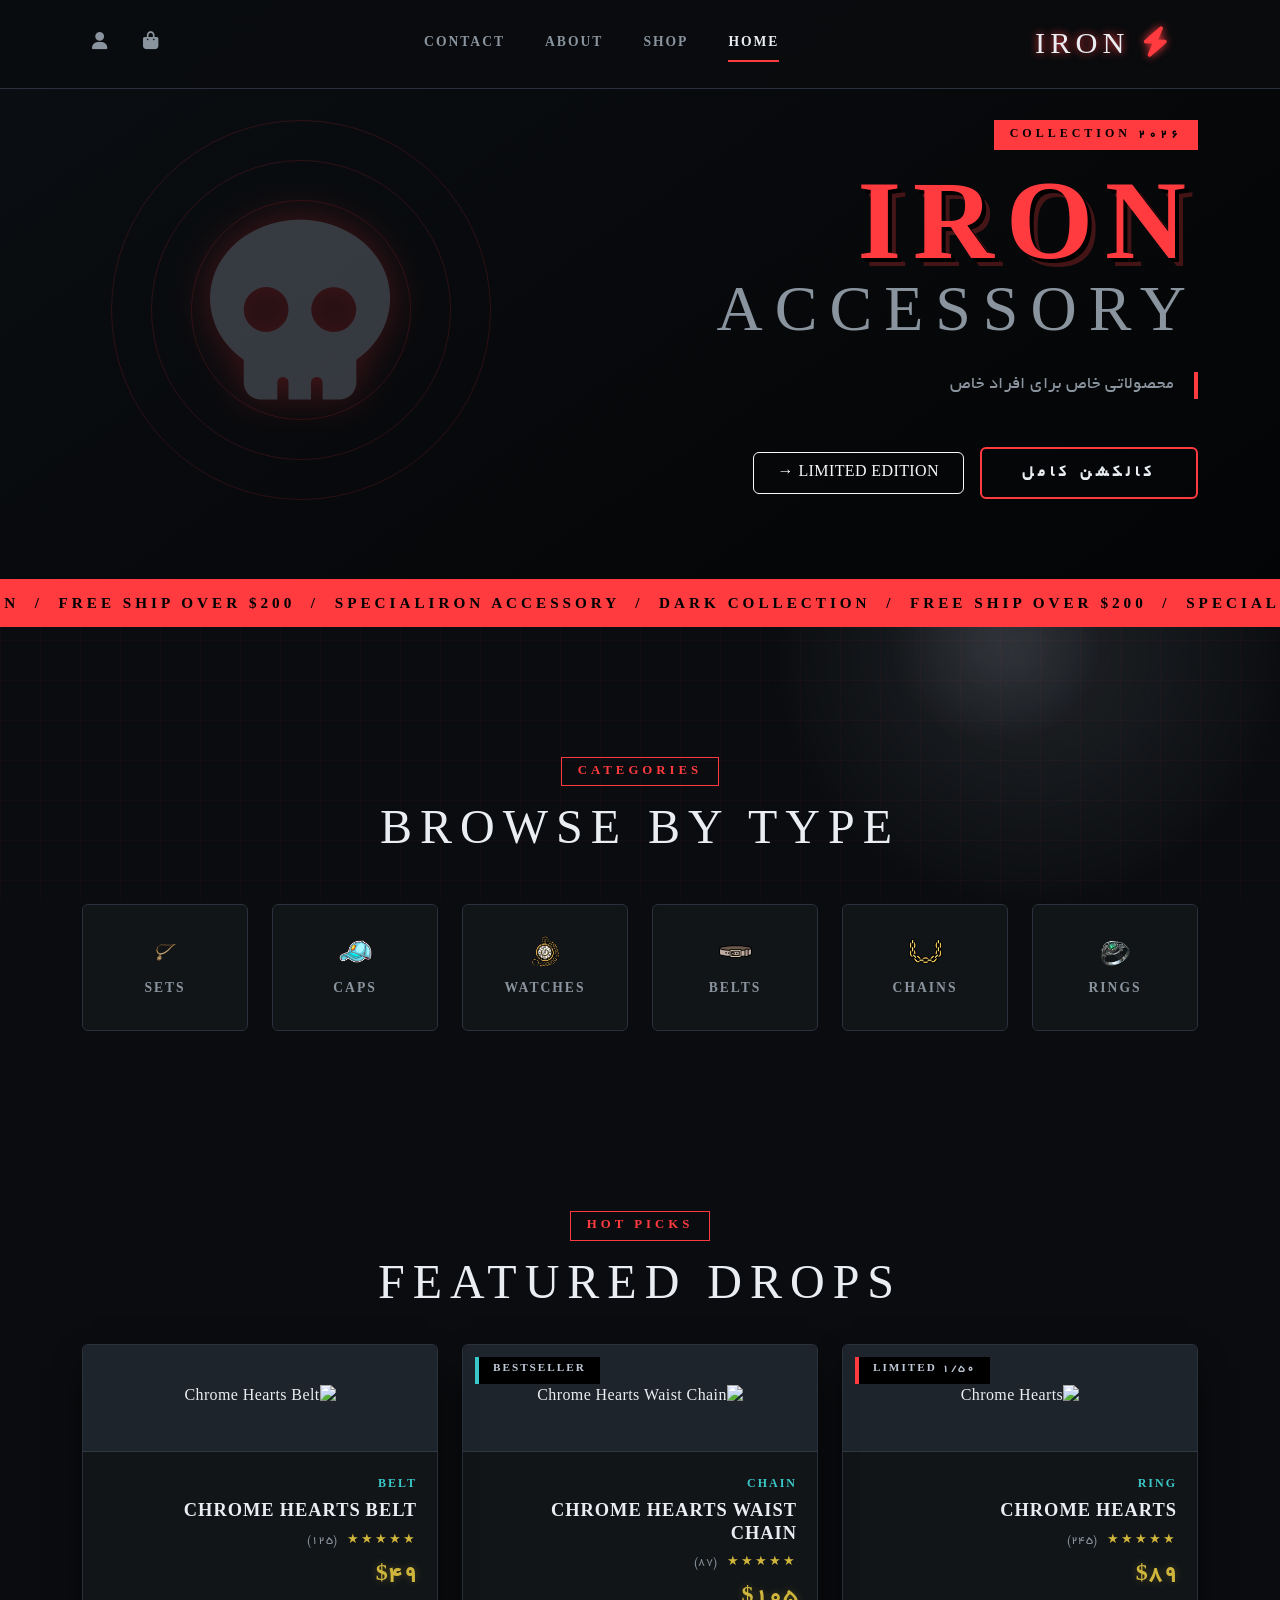
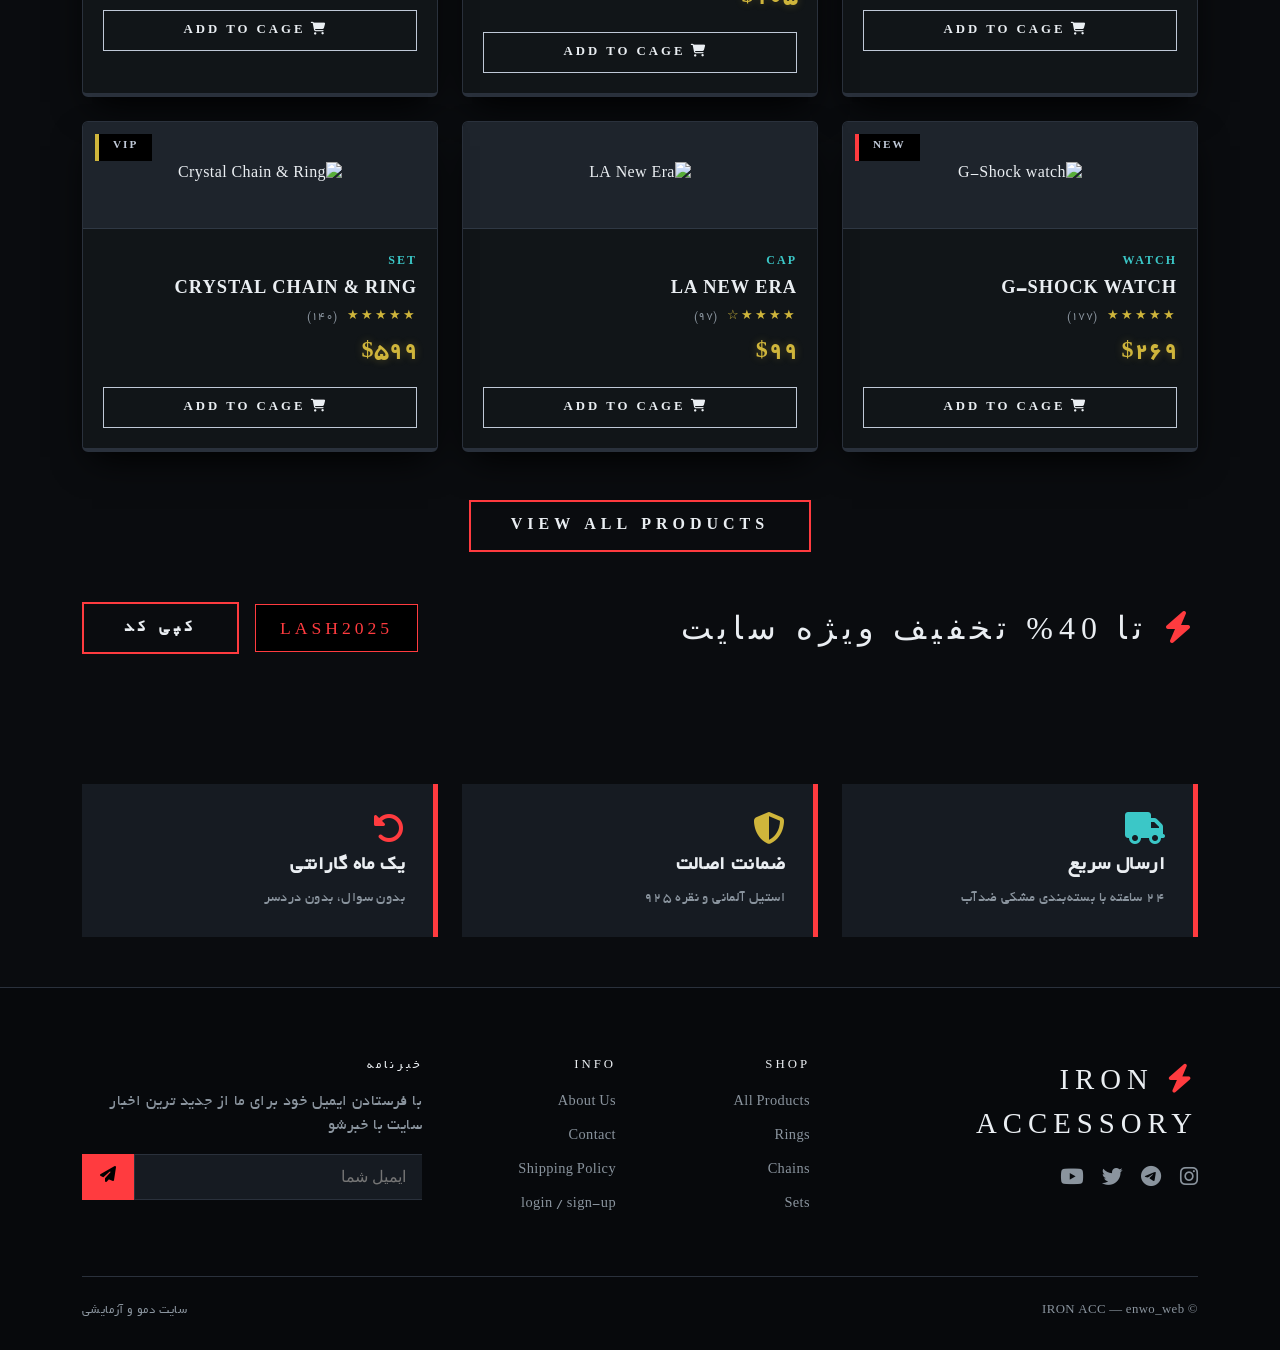
==== index.html @ 18083f56 "Iron Shop Enwo-Web" ====
<!DOCTYPE html>
  <html lang="fa-IR" dir="rtl">
<head>
  <meta charset="UTF-8">
  <meta name="viewport" content="width=device-width, initial-scale=1.0">
  <title>IRON ACCESSORY</title>
  <link href="https://cdn.jsdelivr.net/npm/bootstrap@5.3.8/dist/css/bootstrap.min.css" rel="stylesheet">
  <link rel="stylesheet" href="https://cdnjs.cloudflare.com/ajax/libs/font-awesome/6.4.0/css/all.min.css">
  <link rel="stylesheet" href="https://cdnjs.cloudflare.com/ajax/libs/animate.css/4.1.1/animate.min.css">
  <link rel="stylesheet" href="style.css">
</head>
<body>

  <!--header-->
  <header>
    <nav class="navbar navbar-expand-lg fixed-top" id="mainNav">
      <div class="container">
        <a class="navbar-brand" href="index.html">
          <i class="fas fa-bolt me-2" style="color:var(--neon-red);"></i> IRON
        </a>
        <button class="navbar-toggler border-0" type="button" data-bs-toggle="collapse" data-bs-target="#navMenu">
          <i class="fas fa-bars text-white"></i>
        </button>
        <div class="collapse navbar-collapse" id="navMenu">
          <ul class="navbar-nav mx-auto gap-1">
            <li class="nav-item"><a class="nav-link active" href="index.html">HOME</a></li>
            <li class="nav-item"><a class="nav-link" href="shop.html">SHOP</a></li>
            <li class="nav-item"><a class="nav-link" href="about.html">ABOUT</a></li>
            <li class="nav-item"><a class="nav-link" href="contact.html">CONTACT</a></li>
          </ul>
          <div class="d-flex align-items-center gap-3">
            <button class="nav-icon-btn position-relative" onclick="toggleCart()">
              <i class="fas fa-shopping-bag"></i>
              <span class="cart-count" id="cartCount">0</span>
            </button>
            <a href="auth.html" class="nav-icon-btn"><i class="fas fa-user"></i></a>
          </div>
        </div>
      </div>
    </nav>
  </header>

  <!--main-->

  <main>

      <section class="main-back position-relative">
        <div class="container">
          <div class="row align-items-center g-5">
            <div class="col-lg-7">
              <div class="main-tag d-inline-block">2026 COLLECTION</div>
              <h1 class="main-title mb-0"><span class="text-red">IRON</span></h1>
              <h2 class="main-sub-title">ACCESSORY</h2>
              <p class="main-desc">محصولاتی خاص برای افراد خاص</p>
              <div class="d-flex gap-3 mt-5 flex-wrap align-items-center">
                <a href="shop.html" class="cta-dark btn rounded-2" >کالکشن کامل</a>
                <a href="shop.html?filter=limited" class="btn btn-outline-light rounded-2 px-4 p-2">LIMITED EDITION →</a>
              </div>
            </div>
            <div class="col-lg-5 text-center hero-icon-wrap">
              <div class="main-skull-fx position-relative d-inline-block">
                <i class="fas fa-skull main-skull"></i>
                <div class="skull-ring r1"></div>
                <div class="skull-ring r2"></div>
                <div class="skull-ring r3"></div>
              </div>
            </div>
          </div>
        </div>
      </section>

  <section>
     <div class="marquee-wrap overflow-hidden">
        <div class="marquee-track d-inline-flex text-black fw-bold">
          <span>IRON ACCESSORY &nbsp;/&nbsp; DARK COLLECTION &nbsp;/&nbsp; FREE SHIP OVER $200 &nbsp;/&nbsp; SPECIAL</span>
          <span>IRON ACCESSORY &nbsp;/&nbsp; DARK COLLECTION &nbsp;/&nbsp; FREE SHIP OVER $200 &nbsp;/&nbsp; SPECIAL</span>
        </div>
      </div>
  </section>

  <section class="section-dark">
    <div class="container">
      <div class="section-header">
        <span class="section-tag">CATEGORIES</span>
        <h2 class="section-title">BROWSE BY TYPE</h2>
      </div>
      <div class="row g-4 mt-4">
        <div class="col-6 col-md-4 col-lg-2">
          <a href="shop.html?cat=ring" class="cat-card rounded-2">
            <img src="images/ring.webp" class="img-fluid w-25" alt="ring highlight">
            <span>RINGS</span>
          </a>
        </div>
        <div class="col-6 col-md-4 col-lg-2">
          <a href="shop.html?cat=chain" class="cat-card rounded-2">
            <img src="images/chain.png" class="img-fluid w-25" alt="chain-highlight">
            <span>CHAINS</span>
          </a>
        </div>
        <div class="col-6 col-md-4 col-lg-2">
          <a href="shop.html?cat=belt" class="cat-card rounded-2">
            <img src="images/belt.png" class="img-fluid w-25" alt="belt-highlight">
            <span>BELTS</span>
          </a>
        </div>
        <div class="col-6 col-md-4 col-lg-2">
          <a href="shop.html?cat=watch" class="cat-card rounded-2">
            <img src="images/watch.png" class="img-fluid w-25" alt="watch-highlight">
            <span>WATCHES</span>
          </a>
        </div>
        <div class="col-6 col-md-4 col-lg-2">
          <a href="shop.html?cat=cap" class="cat-card rounded-2">
            <img src="images/cap.png" class="img-fluid w-25" alt="cap-highlight">
            <span>CAPS</span>
          </a>
        </div>
        <div class="col-6 col-md-4 col-lg-2">
          <a href="shop.html?cat=set" class="cat-card rounded-2">
            <img src="images/set.png" class="img-fluid w-25" alt="set-highlight">
            <span>SETS</span>
          </a>
        </div>
      </div>
    </div>
  </section>

  <section class="section-dark">
    <div class="container">
      <div class="section-header">
        <span class="section-tag">HOT PICKS</span>
        <h2 class="section-title">FEATURED DROPS</h2>
      </div>
      <div class="row g-4 mt-2" id="featuredGrid"></div>
      <div class="text-center mt-5">
        <a href="shop.html" class="cta-dark btn">VIEW ALL PRODUCTS</a>
      </div>
    </div>
  </section>

  <div class="promo-banner">
    <div class="container d-flex flex-wrap align-items-center justify-content-between gap-3">
      <h2 class="banner-text"><i class="fas fa-bolt ms-3 text-red"></i>تا 40% تخفیف ویژه سایت</h2>
      <div class="d-flex align-items-center gap-3">
        <span class="promo-code">LASH2025</span>
        <button class="cta-dark btn" onclick="copyCode()">کپی کد</button>
      </div>
    </div>
  </div>

  <section class="section-dark">
    <div class="container">
      <div class="row g-4">
        <div class="col-md-4">
          <div class="feature-card">
            <i class="fas fa-truck fa-2x text-cyan"></i>
            <h5>ارسال سریع</h5>
            <p>۲۴ ساعته با بسته‌بندی مشکی ضدآب</p>
          </div>
        </div>
        <div class="col-md-4">
          <div class="feature-card">
            <i class="fas fa-shield-halved fa-2x text-gold"></i>
            <h5>ضمانت اصالت</h5>
            <p>استیل آلمانی و نقره ۹۲۵</p>
          </div>
        </div>
        <div class="col-md-4">
          <div class="feature-card">
            <i class="fas fa-rotate-left fa-2x text-red"></i>
            <h5>یک ماه گارانتی</h5>
            <p>بدون سوال، بدون دردسر</p>
          </div>
        </div>
      </div>
    </div>
  </section>
  </main>

  <!--footer-->
  <footer class="footer-dark">
    <div class="container">
      <div class="row g-5">
        <div class="col-md-4">
          <div class="footer-brand">
            <i class="fas fa-bolt text-red"></i> <span class="ms-5">IRON ACCESSORY</span>
          </div>
          <div class="social-links">
            <a href="https://instagram.com/enwo_web"><i class="fab fa-instagram"></i></a>
            <a href="https://t.me/enwo_web"><i class="fab fa-telegram"></i></a>
            <a href="#"><i class="fab fa-twitter"></i></a>
            <a href="#"><i class="fab fa-youtube"></i></a>
          </div>
        </div>
        <div class="col-md-2">
          <h6 class="footer-heading">SHOP</h6>
          <ul class="footer-links">
            <li><a href="shop.html">All Products</a></li>
            <li><a href="shop.html?cat=ring">Rings</a></li>
            <li><a href="shop.html?cat=chain">Chains</a></li>
            <li><a href="shop.html?cat=set">Sets</a></li>
          </ul>
        </div>
        <div class="col-md-2">
          <h6 class="footer-heading">INFO</h6>
          <ul class="footer-links">
            <li><a href="about.html">About Us</a></li>
            <li><a href="contact.html">Contact</a></li>
            <li><a href="#">Shipping Policy</a></li>
            <li><a href="auth.html">login / sign-up</a></li>
          </ul>
        </div>
        <div class="col-md-4">
          <h6 class="footer-heading">خبرنامه</h6>
          <p class="text-dim">با فرستادن ایمیل خود برای ما از جدید ترین اخبار سایت با خبرشو</p>
          <div class="newsletter-form">
            <input type="email" placeholder="ایمیل شما" class="newsletter-input">
            <button class="newsletter-btn"><i class="fas fa-paper-plane"></i></button>
          </div>
        </div>
      </div>
      <div class="footer-bottom">
        <span>© IRON ACC — enwo_web</span>
        <span>سایت دمو و آزمایشی</span>
      </div>
    </div>
  </footer>

  <!--background main css-->
  <div class="grid-background"></div>
  <div class="floating-debris">
    <div class="debris" style="width:350px;height:350px;top:10%;left:5%;"></div>
    <div class="debris" style="width:500px;height:500px;bottom:0;right:0;animation-delay:-5s;"></div>
    <div class="debris" style="width:200px;height:200px;top:60%;left:70%;animation-delay:-12s;"></div>
  </div>


  <div class="cart-overlay" id="cartOverlay" onclick="toggleCart()"></div>
  <div class="cart-sidebar" id="cartSidebar">
    <div class="cart-header">
      <h5>CART |     <span id="cartItemCount">0</span> ITEMS</h5>
      <button onclick="toggleCart()"><i class="fas fa-times"></i></button>
    </div>
    <div class="cart-body" id="cartBody">
      <div class="cart-empty" id="cartEmpty">
        <i class="fas fa-shopping-bag fa-3x text-dim"></i>
        <p>سبد خرید خالیه!</p>
      </div>
      <div id="cartItems"></div>
    </div>
    <div class="cart-footer" id="cartFooter" style="display:none;">
      <div class="cart-total-row">
        <span>جمع کل:</span>
        <span class="cart-total-price" id="cartTotal">$0</span>
      </div>
      <div class="promo-input-wrap">
        <input type="text" placeholder="کد تخفیف" id="promoInput" class="promo-input">
        <button onclick="applyPromo()" class="promo-apply-btn">اعمال</button>
      </div>
      <div class="discount-row" id="discountRow" style="display:none;">
        <span class="text-dim">تخفیف (۴۰٪):</span>
        <span class="text-red" id="discountAmt"></span>
      </div>
      <a href="checkout.html" class="cta-dark btn w-100 mt-3 text-center">CHECKOUT</a>
      <button onclick="clearCart()" class="btn-clear-cart mt-2">پاک کردن سبد</button>
    </div>
  </div>

  <div class="toast-container" id="toastContainer"></div>

  <script src="https://cdn.jsdelivr.net/npm/bootstrap@5.3.8/dist/js/bootstrap.bundle.min.js"></script>
  <script src="products.js"></script>
  <script src="cart.js"></script>
  <script src="script.js"></script>
  <script>
    document.addEventListener('DOMContentLoaded', () => {
      const grid = document.getElementById('featuredGrid');
      const featured = PRODUCTS.filter(p => p.featured).slice(0, 6);
      featured.forEach(p => {
        grid.innerHTML += buildProductCard(p);
      });
      updateCartUI();
    });
  </script>
</body>
</html>
---- style.css ----
:root {
  --bg-dark: #0a0c0f;
  --bg-card: #111518;
  --surface-dark: #161b22;
  --border-heavy: #2a313c;
  --neon-red: #ff3b3f;
  --neon-silver: #c0c9d7;
  --neon-gold: #cfb53b;
  --neon-cyan: #3bc7c7;
  --text-lux: #eaeef2;
  --text-dim: #8a949e;
  --accent: #ff3b3f;
  --grid-glow: rgba(255,59,63,0.04);
  --transition: 0.22s cubic-bezier(0.2, 0, 0, 1);
}

*, *::before, *::after { box-sizing: border-box; }
*{
  margin: 0;
  padding: 0;
  box-sizing: border-box;
  border: 0;
  text-decoration: none;
  list-style-type: none;
}

html, body {
  overflow-x: hidden;
  scroll-behavior: smooth;
}

@font-face {
  font-family: b-yekan;
  src: url(images/Yekan.ttf);
}

body {
  background-color: var(--bg-dark);
  font-family: b-yekan;
  color: var(--text-lux);
  letter-spacing: 0.4px;
}

/*-colors-*/
.text-red   { color: var(--neon-red) !important; }
.text-gold  { color: var(--neon-gold) !important; }
.text-cyan  { color: var(--neon-cyan) !important; }
.text-dim   { color: var(--text-dim) !important; }
::-webkit-scrollbar { width: 6px; background: #0a0c0f; }
::-webkit-scrollbar-thumb { background: var(--neon-red); }


.grid-background {
  position: fixed; inset: 0;
  background-image: linear-gradient(var(--grid-glow) 1px, transparent 1px), linear-gradient(90deg, var(--grid-glow) 1px, transparent 1px);
  background-size: 40px 40px;
  z-index: -2;
}


.floating-debris { position: fixed; inset: 0; z-index: -1; overflow: hidden; pointer-events: none; }
.debris {
  position: absolute;
  background: radial-gradient(circle, rgba(192,201,215,0.12) 0%, transparent 80%);
  border-radius: 50%; filter: blur(10px);
  animation: debrisMove 28s infinite linear;
}
@keyframes debrisMove {
  0%   { transform: translateY(0) translateX(0) scale(1); opacity: 0.2; }
  50%  { transform: translateY(-100px) translateX(60px) scale(1.4); opacity: 0.4; }
  100% { transform: translateY(0) translateX(0) scale(1); opacity: 0.2; }
}

.navbar {
  background: rgba(10,12,15,0.92);
  backdrop-filter: blur(20px);
  border-bottom: 1px solid var(--border-heavy);
  padding: 16px 0;
  transition: var(--transition);
}
.navbar.scrolled {
  padding: 10px 0;
  background: rgba(10,12,15,0.98);
  box-shadow: 0 8px 30px -8px rgba(0,0,0,0.9);
}
.navbar-brand {
  font-family: 'Bebas Neue', cursive;
  font-size: 1.9rem;
  letter-spacing: 5px;
  color: var(--text-lux) !important;
  text-shadow: 0 0 8px var(--neon-red);
  text-decoration: none;
}
.nav-link {
  color: var(--text-dim) !important;
  font-weight: 600;
  padding: 8px 18px !important;
  text-transform: uppercase;
  font-size: 0.85rem;
  letter-spacing: 2px;
  transition: var(--transition);
  position: relative;
}
.nav-link::after {
  content: '';
  position: absolute;
  bottom: 0; left: 18px;
  width: 0; height: 2px;
  background: var(--neon-red);
  transition: width 0.2s;
}
.nav-link:hover, .nav-link.active {
  color: var(--text-lux) !important;
}
.nav-link:hover::after, .nav-link.active::after { width: calc(100% - 36px); }

.nav-icon-btn {
  background: none; border: none;
  color: var(--text-dim);
  font-size: 1.1rem;
  padding: 6px 10px;
  cursor: pointer;
  transition: var(--transition);
  position: relative;
  text-decoration: none;
}
.nav-icon-btn:hover { color: var(--text-lux); text-shadow: 0 0 8px var(--neon-red); }

.cart-count {
  position: absolute;
  top: -2px; right: -2px;
  background: var(--neon-red);
  color: black;
  font-size: 0.65rem;
  font-weight: 900;
  width: 18px; height: 18px;
  border-radius: 50%;
  display: flex; align-items: center; justify-content: center;
}

.search-overlay {
  position: fixed; inset: 0;
  background: rgba(10,12,15,0.97);
  z-index: 10000;
  display: flex; flex-direction: column;
  align-items: center; justify-content: flex-start;
  padding-top: 120px;
  opacity: 0; pointer-events: none;
  transition: opacity 0.3s;
}
.search-overlay.open { opacity: 1; pointer-events: all; }
.search-close {
  position: absolute; top: 30px; right: 30px;
  background: none; border: none;
  color: var(--text-dim); font-size: 1.5rem;
  cursor: pointer;
  transition: var(--transition);
}
.search-close:hover { color: var(--neon-red); }
.search-box {
  display: flex; align-items: center; gap: 20px;
  border-bottom: 2px solid var(--neon-red);
  padding-bottom: 16px;
  width: 100%; max-width: 600px;
  font-size: 1.5rem; color: var(--text-dim);
}
.search-box input {
  background: none; border: none; outline: none;
  color: var(--text-lux);
  font-family: 'Bebas Neue', sans-serif;
  font-size: 2rem; letter-spacing: 4px;
  width: 100%;
}
.search-box input::placeholder { color: var(--border-heavy); }
.search-results { width: 100%; max-width: 600px; margin-top: 30px; }
.search-result-item {
  display: flex; align-items: center;
  padding: 16px; border-bottom: 1px solid var(--border-heavy);
  cursor: pointer; transition: var(--transition);
}
.search-result-item:hover { background: var(--surface-dark); padding-left: 24px; }

.main-back {
  background: linear-gradient(145deg, #0b0e12 0%, #030405 100%);
  border-bottom: 3px solid var(--neon-red);
  padding: 120px 0 80px;
}
.main-tag {
  background: var(--neon-red); color: black;
  font-size: 0.75rem; font-weight: 800;
  letter-spacing: 4px; padding: 6px 16px;
  margin-bottom: 20px;
}
.main-title {
  font-family: 'Bebas Neue', cursive;
  font-size: 7rem; font-weight: 900;
  line-height: 0.9; letter-spacing: 12px;
  text-transform: uppercase;
  text-shadow: 4px 4px 0 #000, 8px 8px 0 rgba(255,59,63,0.25);
}
.main-sub-title {
  font-family: 'Bebas Neue', cursive;
  font-size: 4rem; letter-spacing: 12px;
  color: var(--text-dim); margin-bottom: 0;
}
.main-desc {
  color: var(--text-dim); font-size: 1.15rem;
  max-width: 480px; margin-top: 24px;
  border-right: 4px solid var(--neon-red);
  padding-right: 20px;
}

.main-skull {
  font-size: 180px;
  color: var(--neon-silver);
  opacity: 0.25;
  text-shadow: 0 0 40px var(--neon-red);
  animation: skullPulse 6s ease-in-out infinite;
  -webkit-animation: skullPulse 6s ease-in-out infinite;
}
@keyframes skullPulse {
  0%, 100% { opacity: 0.2; text-shadow: 0 0 30px var(--neon-red); }
  50% { opacity: 0.6; text-shadow: 0 0 60px var(--neon-red), 0 0 100px rgba(255,59,63,0.3); }
}
.skull-ring {
  position: absolute;
  border-radius: 50%;
  border: 1px solid rgba(255,59,63,0.15);
  top: 50%; left: 50%;
  transform: translate(-50%,-50%);
  animation: ringExpand 4s ease-in-out infinite;
}
.skull-ring.r1 { width: 220px; height: 220px; animation-delay: 0s; }
.skull-ring.r2 { width: 300px; height: 300px; animation-delay: 0.7s; }
.skull-ring.r3 { width: 380px; height: 380px; animation-delay: 1.4s; }
@keyframes ringExpand {
  0%, 100% { opacity: 0.4; transform: translate(-50%,-50%) scale(0.95); }
  50% { opacity: 0.1; transform: translate(-50%,-50%) scale(1.05); }
}

.hero-scroll-hint {
  position: absolute; bottom: 20px; left: 50%;
  transform: translateX(-50%);
  color: var(--text-dim); font-size: 1.2rem;
  animation: bounce 2s infinite;
}
@keyframes bounce {
  0%, 100% { transform: translateX(-50%) translateY(0); }
  50% { transform: translateX(-50%) translateY(8px); }
}

.marquee-wrap {
  background: var(--neon-red);
  padding: 10px 0;
}
.marquee-track {
  white-space: nowrap;
  animation: marquee 5s linear infinite;
  font-family: 'Bebas Neue', cursive;
  letter-spacing: 4px;
  font-size: 0.95rem;
}
@keyframes marquee { 0% { transform: translateX(0); } 100% { transform: translateX(-20%); -webkit-transform: translateX(-20%); -moz-transform: translateX(-20%); -ms-transform: translateX(-20%); -o-transform: translateX(-20%); } }

.section-dark { padding: 130px 0 50px; }
.section-header { text-align: center; margin-bottom: 10px; }
.section-tag {
  display: inline-block;
  color: var(--neon-red); font-size: 0.8rem;
  font-weight: 700; letter-spacing: 4px;
  border: 1px solid var(--neon-red);
  padding: 4px 16px; margin-bottom: 12px;
}
.section-title {
  font-family: 'Bebas Neue', cursive;
  font-size: 3rem; letter-spacing: 8px;
  color: var(--text-lux);
}
.cat-card {
  display: flex; flex-direction: column;
  align-items: center; justify-content: center;
  gap: 12px; padding: 30px 16px;
  background: var(--bg-card);
  border: 1px solid var(--border-heavy);
  color: var(--text-dim);
  text-decoration: none;
  transition: var(--transition);
  font-weight: 700; letter-spacing: 2px;
  font-size: 0.85rem;
}
.cat-card i { font-size: 2rem; transition: var(--transition); }
.cat-card:hover {
  border-color: var(--neon-red);
  color: var(--text-lux);
  transform: translateY(-6px);
  box-shadow: 0 20px 40px -10px black, 0 0 0 1px rgba(255,59,63,0.2);
}
.cat-card:hover i { color: var(--neon-red); text-shadow: 0 0 15px var(--neon-red); }

/*product html*/
.product-card {
  background: var(--bg-card);
  border: 1px solid var(--border-heavy);
  border-bottom: 4px solid var(--border-heavy);
  position: relative; cursor: pointer;
  transition: all 0.25s cubic-bezier(0.2,0,0,1);
  box-shadow: 0 15px 35px -10px black;
  overflow: hidden;
  height: 100%;
}
.product-card:hover {
  border-color: var(--neon-red);
  border-bottom-color: var(--neon-red);
  transform: translateY(-10px) scale(1.01);
  box-shadow: 0 30px 50px -10px #000, 0 0 0 1px rgba(255,59,63,0.15);
}
.product-badge {
  position: absolute; top: 12px; left: 12px;
  font-weight: 800; padding: 5px 14px;
  font-size: 0.7rem; letter-spacing: 2px;
  z-index: 3;
}
.badge-red   { background: black; color: var(--neon-silver); border-left: 4px solid var(--neon-red); }
.badge-cyan  { background: black; color: var(--neon-silver); border-left: 4px solid var(--neon-cyan); }
.badge-gold  { background: black; color: var(--neon-silver); border-left: 4px solid var(--neon-gold); }
.out-badge {
  position: absolute; top: 12px; right: 12px;
  background: #222; color: var(--text-dim);
  font-size: 0.65rem; font-weight: 700;
  padding: 4px 10px; letter-spacing: 1px; z-index: 3;
}
.product-img-wrap {
  background: #1e242c; padding: 40px 20px;
  text-align: center; border-bottom: 1px solid #2f3844;
  position: relative; overflow: hidden;
}
.product-image{
  width:100%;
  height:220px;
  object-fit:cover;
}
.product-icon {
  font-size: 80px; color: var(--neon-silver);
  filter: drop-shadow(0 0 15px rgba(255,59,63,0.25));
  transition: var(--transition); position: relative; z-index: 1;
}
.product-card:hover .product-icon {
  color: var(--neon-red); transform: scale(1.08);
  filter: drop-shadow(0 0 20px rgba(255,59,63,0.6));
}
.product-hover-overlay {
  position: absolute; inset: 0;
  background: rgba(255,59,63,0.05);
  display: flex; align-items: center; justify-content: center;
  opacity: 0; transition: var(--transition);
}
.product-card:hover .product-hover-overlay { opacity: 1; }
.quick-view-btn {
  background: var(--neon-red); color: black;
  border: none; padding: 10px 24px;
  font-weight: 700; letter-spacing: 2px;
  font-size: 0.8rem; cursor: pointer;
  transform: translateY(10px);
  transition: var(--transition);
}
.product-card:hover .quick-view-btn { transform: translateY(0); }

.product-info { padding: 20px; background: var(--bg-card); }
.product-cat {
  color: var(--neon-cyan); font-size: 0.75rem;
  text-transform: uppercase; font-weight: 600; letter-spacing: 2px;
}
.product-title {
  font-weight: 700; font-size: 1.15rem;
  color: var(--text-lux); margin: 6px 0;
  text-transform: uppercase; letter-spacing: 1px;
}
.product-rating { color: var(--neon-gold); font-size: 0.8rem; }
.stars { letter-spacing: 2px; }
.review-count { color: var(--text-dim); font-size: 0.75rem; margin-right: 6px; }
.product-price {
  font-weight: 900; font-size: 1.5rem;
  color: var(--neon-gold);
  text-shadow: 0 0 8px rgba(207,181,59,0.3);
}
.product-desc-small { color: var(--text-dim); font-size: 0.78rem; }

.btn-add {
  background: transparent; border: 1.5px solid var(--neon-silver);
  color: var(--text-lux); padding: 10px 18px;
  border-radius: 0; font-weight: 700; width: 100%;
  text-transform: uppercase; letter-spacing: 3px;
  font-size: 0.8rem; cursor: pointer; transition: var(--transition);
}
.btn-add:hover, .btn-add.added {
  background: var(--neon-red); border-color: var(--neon-red);
  color: black; box-shadow: 0 0 20px rgba(255,59,63,0.5);
}
.btn-add.disabled {
  opacity: 0.4; cursor: not-allowed;
  border-color: var(--border-heavy); color: var(--text-dim);
}

.filter-wrap { display: flex; flex-wrap: wrap; gap: 10px; justify-content: center; padding: 20px 0; }
.filter-btn {
  background: var(--surface-dark);
  border: 1px solid var(--border-heavy);
  color: var(--text-dim);
  padding: 10px 24px;
  font-weight: 600;
  cursor: pointer;
  transition: var(--transition);
  border-radius: 0.3rem;
  text-transform: uppercase;
  font-size: 0.8rem;
  letter-spacing: 1px;
  -webkit-border-radius: 0.3rem;
  -moz-border-radius: 0.3rem;
  -ms-border-radius: 0.3rem;
  -o-border-radius: 0.3rem;
}
.filter-btn:hover, .filter-btn.active {
  background: var(--neon-red); color: black;
  border-color: var(--neon-red); box-shadow: 0 0 15px var(--neon-red);
}

.sort-select {
  background: var(--surface-dark); border: 1px solid var(--border-heavy);
  color: var(--text-lux); padding: 10px 16px;
  font-family: 'Rajdhani', sans-serif; font-size: 0.85rem;
  cursor: pointer; outline: none;
}
.cta-dark {
  background: transparent; border: 2px solid var(--neon-red);
  color: var(--text-lux); padding: 12px 40px;
  border-radius: 0; font-weight: 700;
  letter-spacing: 5px; text-transform: uppercase;
  transition: var(--transition); text-decoration: none;
  display: inline-block;
  white-space: nowrap;
}
.cta-dark:hover {
  background: var(--neon-red); color: black;
  box-shadow: 0 0 30px rgba(255,59,63,0.5);
}

.banner-text {
  font-family: 'Bebas Neue', cursive;
  font-size: 2rem; letter-spacing: 6px; margin-bottom: 0;
}
.promo-code {
  background: black; border: 1px solid var(--neon-red);
  color: var(--neon-red); padding: 10px 24px;
  font-family: 'Bebas Neue'; letter-spacing: 4px; font-size: 1.1rem;
}
.feature-card {
  background: var(--surface-dark);
  border-right: 5px solid var(--neon-red);
  padding: 28px; display: flex;
  flex-direction: column; gap: 10px;
}
.feature-card h5 { font-weight: 700; margin-bottom: 0; }
.feature-card p { color: var(--text-dim); margin: 0; font-size: 0.9rem; }

.cart-overlay {
  position: fixed; inset: 0;
  background: rgba(0,0,0,0.7);
  z-index: 5000;
  opacity: 0; pointer-events: none;
  transition: opacity 0.3s;
}
.cart-overlay.open { opacity: 1; pointer-events: all; }

.cart-sidebar {
  position: fixed; top: 0; left: -420px;
  width: 400px; height: 100vh;
  background: var(--bg-card);
  border-right: 1px solid var(--border-heavy);
  z-index: 5001;
  display: flex; flex-direction: column;
  transition: left 0.35s cubic-bezier(0.2,0,0,1);
}
.cart-sidebar.open { left: 0; }
.cart-header {
  display: flex; align-items: center; justify-content: space-between;
  padding: 20px 24px;
  border-bottom: 1px solid var(--border-heavy);
  font-family: 'Bebas Neue'; letter-spacing: 4px; font-size: 1.1rem;
}
.cart-header button {
  background: none; border: none; color: var(--text-dim);
  font-size: 1.2rem; cursor: pointer; transition: var(--transition);
}
.cart-header button:hover { color: var(--neon-red); }
.cart-body {
  flex: 1; overflow-y: auto; padding: 20px 24px;
}
.cart-empty {
  display: flex; flex-direction: column;
  align-items: center; justify-content: center;
  height: 200px; gap: 16px; color: var(--text-dim);
}
.cart-item {
  display: flex; align-items: center; gap: 14px;
  padding: 14px 0; border-bottom: 1px solid var(--border-heavy);
}
.cart-item-icon {
  width: 50px; height: 50px;
  background: var(--surface-dark);
  display: flex; align-items: center; justify-content: center;
  font-size: 1.4rem; color: var(--neon-silver); flex-shrink: 0;
}
.cart-item-info { flex: 1; }
.cart-item-name { font-weight: 700; font-size: 0.9rem; text-transform: uppercase; letter-spacing: 1px; }
.cart-item-price { color: var(--neon-gold); font-size: 0.9rem; font-weight: 700; }
.cart-item-qty {
  display: flex; align-items: center; gap: 10px;
  margin-top: 6px;
}
.cart-item-qty button {
  background: var(--surface-dark); border: 1px solid var(--border-heavy);
  color: var(--text-lux); width: 24px; height: 24px;
  display: flex; align-items: center; justify-content: center;
  cursor: pointer; font-size: 0.7rem; transition: var(--transition);
}
.cart-item-qty button:hover { background: var(--neon-red); border-color: var(--neon-red); color: black; }
.cart-item-qty span { font-weight: 700; min-width: 20px; text-align: center; }
.cart-item-remove {
  background: none; border: none; color: var(--text-dim);
  cursor: pointer; transition: var(--transition); font-size: 0.9rem;
}
.cart-item-remove:hover { color: var(--neon-red); }
.cart-footer { padding: 20px 24px; border-top: 1px solid var(--border-heavy); }
.cart-total-row {
  display: flex; justify-content: space-between;
  font-family: 'Bebas Neue'; font-size: 1.3rem; letter-spacing: 3px;
  margin-bottom: 14px;
}
.cart-total-price { color: var(--neon-gold); }
.promo-input-wrap {
  display: flex; gap: 0; margin-bottom: 10px;
}
.promo-input {
  flex: 1; background: var(--surface-dark);
  border: 1px solid var(--border-heavy); border-right: none;
  color: var(--text-lux); padding: 10px 14px;
  font-family: 'Rajdhani'; font-size: 0.9rem; outline: none;
}
.promo-apply-btn {
  background: var(--surface-dark); border: 1px solid var(--border-heavy);
  color: var(--neon-red); padding: 10px 16px;
  font-weight: 700; cursor: pointer; transition: var(--transition);
  font-size: 0.85rem;
}
.promo-apply-btn:hover { background: var(--neon-red); color: black; }
.discount-row {
  display: flex; justify-content: space-between;
  font-size: 0.9rem; margin-bottom: 8px;
}
.btn-clear-cart {
  background: none; border: none; color: var(--text-dim);
  width: 100%; text-align: center; cursor: pointer;
  font-size: 0.8rem; padding: 6px; transition: var(--transition);
}
.btn-clear-cart:hover { color: var(--neon-red); }

.modal-overlay {
  position: fixed; inset: 0;
  background: rgba(0,0,0,0.85);
  z-index: 6000;
  opacity: 0; pointer-events: none; transition: opacity 0.3s;
}
.modal-overlay.open { opacity: 1; pointer-events: all; }
.product-modal {
  position: fixed;
  top: 50%; left: 50%;
  transform: translate(-50%, -50%) scale(0.95);
  width: 90%; max-width: 700px;
  background: var(--bg-card);
  border: 1px solid var(--border-heavy);
  border-top: 4px solid var(--neon-red);
  z-index: 6001;
  padding: 40px;
  opacity: 0; pointer-events: none;
  transition: all 0.3s cubic-bezier(0.2,0,0,1);
}
.product-modal.open {
  opacity: 1; pointer-events: all;
  transform: translate(-50%, -50%) scale(1);
}
#modalContent {
  display: grid; grid-template-columns: 1fr 1fr; gap: 30px;
  align-items: center;
}
.modal-product-icon {
  background: var(--surface-dark);
  padding: 50px; text-align: center; font-size: 100px;
  color: var(--neon-silver);
  filter: drop-shadow(0 0 20px rgba(255,59,63,0.4));
}
.modal-close {
  position: absolute; top: 16px; right: 16px;
  background: none; border: none;
  color: var(--text-dim); font-size: 1.2rem;
  cursor: pointer; transition: var(--transition);
}
.modal-close:hover { color: var(--neon-red); }

.toast-container {
  position: fixed; bottom: 30px; right: 30px;
  z-index: 9000; display: flex; flex-direction: column; gap: 10px;
}
.iron-toast {
  background: var(--bg-card); border: 1px solid var(--border-heavy);
  border-right: 4px solid var(--neon-red);
  padding: 14px 20px; color: var(--text-lux);
  font-size: 0.9rem; font-weight: 600;
  transform: translateX(120%); transition: transform 0.35s cubic-bezier(0.2,0,0,1);
  min-width: 260px;
}
.iron-toast.show { transform: translateX(0); }
.iron-toast.toast-success { border-right-color: var(--neon-cyan); }
.iron-toast.toast-error   { border-right-color: var(--neon-red); }
.iron-toast.toast-warning { border-right-color: var(--neon-gold); }

.footer-dark {
  background: #07090c;
  border-top: 1px solid var(--border-heavy);
  padding: 70px 0 30px;
}

.footer-brand {
  font-family: 'Bebas Neue', cursive;
  font-size: 1.8rem; letter-spacing: 6px;
  margin-bottom: 16px;
}

.footer-heading {
  text-transform: uppercase; letter-spacing: 3px;
  font-size: 0.8rem; color: var(--text-lux);
  margin-bottom: 16px;
}
.footer-links { list-style: none; padding: 0; margin: 0; }
.footer-links li { margin-bottom: 10px; }
.footer-links a {
  color: var(--text-dim); text-decoration: none;
  font-size: 0.9rem; transition: var(--transition);
}
.footer-links a:hover { color: var(--neon-red); padding-right: 4px; }
.social-links { display: flex; gap: 18px; margin-top: 20px; }
.social-links a { color: var(--text-dim); font-size: 1.3rem; transition: var(--transition); text-decoration: none; }
.social-links a:hover { color: var(--neon-red); transform: translateY(-3px); }
.newsletter-form { display: flex; margin-top: 14px; }
.newsletter-input {
  flex: 1; background: var(--surface-dark);
  border: 1px solid var(--border-heavy); border-right: none;
  color: var(--text-lux); padding: 10px 16px;
  font-family: 'Rajdhani'; outline: none;
}
.newsletter-btn {
  background: var(--neon-red); border: none;
  color: black; padding: 10px 18px;
  cursor: pointer; transition: var(--transition);
}
.newsletter-btn:hover { background: #ff5a5e; }
.footer-bottom {
  border-top: 1px solid var(--border-heavy);
  margin-top: 50px; padding-top: 24px;
  display: flex; justify-content: space-between;
  flex-wrap: wrap; gap: 10px;
  color: var(--text-dim); font-size: 0.8rem;
}
.page-hero {
  padding: 130px 0 50px;
  text-align: center;
}
.page-hero h1 {
  font-family: 'Bebas Neue'; font-size: 4rem; letter-spacing: 10px;
}

/*auth html*/
.auth-wrap {
  min-height: 100vh; display: flex;
  align-items: center; justify-content: center;
  padding: 100px 20px 40px;
}
.auth-card {
  background: var(--bg-card);
  border: 1px solid var(--border-heavy);
  border-top: 4px solid var(--neon-red);
  padding: 48px 40px; width: 100%; max-width: 440px;
}
.auth-title {
  font-family: 'Bebas Neue'; font-size: 2.2rem;
  letter-spacing: 6px; margin-bottom: 6px;
}
.auth-tab-wrap { display: flex; margin-bottom: 32px; border-bottom: 1px solid var(--border-heavy); }
.auth-tab {
  flex: 1; background: none; border: none;
  color: var(--text-dim); padding: 12px;
  font-weight: 700; letter-spacing: 2px; text-transform: uppercase;
  font-size: 0.85rem; cursor: pointer; transition: var(--transition);
  border-bottom: 2px solid transparent; margin-bottom: -1px;
}
.auth-tab.active { color: var(--text-lux); border-bottom-color: var(--neon-red); }
.form-field { margin-bottom: 20px; }
.form-field label {
  display: block; font-size: 0.78rem; font-weight: 700;
  letter-spacing: 2px; text-transform: uppercase;
  color: var(--text-dim); margin-bottom: 8px;
}
.form-field input {
  width: 100%; background: var(--surface-dark);
  border: 1px solid var(--border-heavy);
  color: var(--text-lux); padding: 12px 16px;
  font-family: 'Rajdhani'; font-size: 1rem; outline: none;
  transition: var(--transition);
}
.form-field input:focus { border-color: var(--neon-red); }
.form-field input::placeholder { color: var(--text-dim); }
.form-error { color: var(--neon-red); font-size: 0.8rem; margin-top: 6px; display: none; }
.form-success-msg {
  text-align: center; padding: 20px;
  border: 1px solid var(--neon-cyan); color: var(--neon-cyan);
  margin-top: 20px; display: none;
}

/*checkout*/
.checkout-grid { display: grid; grid-template-columns: 1fr 380px; gap: 30px; }
.checkout-section {
  background: var(--bg-card);
  border: 1px solid var(--border-heavy);
  padding: 32px; margin-bottom: 20px;
}
.checkout-section h5 {
  font-family: 'Bebas Neue'; letter-spacing: 4px;
  font-size: 1.3rem; border-bottom: 1px solid var(--border-heavy);
  padding-bottom: 14px; margin-bottom: 24px;
}
.order-summary-item {
  display: flex; justify-content: space-between;
  padding: 10px 0; border-bottom: 1px solid var(--border-heavy);
  font-size: 0.9rem;
}
.order-total-row {
  display: flex; justify-content: space-between;
  padding-top: 14px; font-family: 'Bebas Neue';
  font-size: 1.4rem; letter-spacing: 3px;
}
.payment-method {
  display: flex; align-items: center; gap: 14px;
  padding: 16px; border: 1px solid var(--border-heavy);
  cursor: pointer; margin-bottom: 10px; transition: var(--transition);
}
.payment-method:hover { border-color: var(--neon-red); }
.payment-method.selected { border-color: var(--neon-red); background: rgba(255,59,63,0.05); }
.payment-method input[type="radio"] { accent-color: var(--neon-red); }
.step-indicator {
  display: flex; gap: 0; margin-bottom: 30px;
  white-space: nowrap;
}
.step {
  flex: 1; padding: 12px; text-align: center;
  background: var(--surface-dark); border: 1px solid var(--border-heavy);
  font-size: 0.8rem; font-weight: 700; letter-spacing: 1px;
  color: var(--text-dim); position: relative;
}
.step.active {
  background: var(--neon-red); color: black;
  border-color: var(--neon-red);
}
.step.done { border-color: var(--neon-cyan); color: var(--neon-cyan); }

/*about page*/
.about-stat {
  text-align: center;
  padding: 30px;
  border: 1px solid var(--border-heavy);
  border-radius: 0.3rem;
  -webkit-border-radius: 0.3rem;
  -moz-border-radius: 0.3rem;
  -ms-border-radius: 0.3rem;
  -o-border-radius: 0.3rem;
}
.about-stat-num {
  font-family: 'Bebas Neue'; font-size: 3.5rem;
  letter-spacing: 4px; color: var(--neon-red);
}
.about-stat-label { color: var(--text-dim); letter-spacing: 2px; font-size: 0.8rem; }

/*contact*/
.contact-card {
  background: var(--surface-dark);
  border-right: 4px solid var(--neon-red);
  padding: 24px; margin-bottom: 20px;
}
.contact-card i { color: var(--neon-cyan); margin-left: 10px; }



.product-page-img {
  background: var(--surface-dark);
  padding: 80px 40px; text-align: center;
  border: 1px solid var(--border-heavy);
}
.product-page-img i { font-size: 160px; color: var(--neon-silver); filter: drop-shadow(0 0 30px rgba(255,59,63,0.5)); }

/*responsive*/
@media (max-width: 991px) {
  .main-title { font-size: 4.5rem; }
  .checkout-grid { grid-template-columns: 1fr; }
  #modalContent { grid-template-columns: 1fr; }
}
@media (max-width: 767px) {
  .main-title { font-size: 3rem; letter-spacing: 6px; }
  .main-sub-title { font-size: 2rem; }
  .main-skull { font-size: 100px; }
  .cart-sidebar { width: 100%; left: -100%; }
  .section-title { font-size: 2rem; }
}
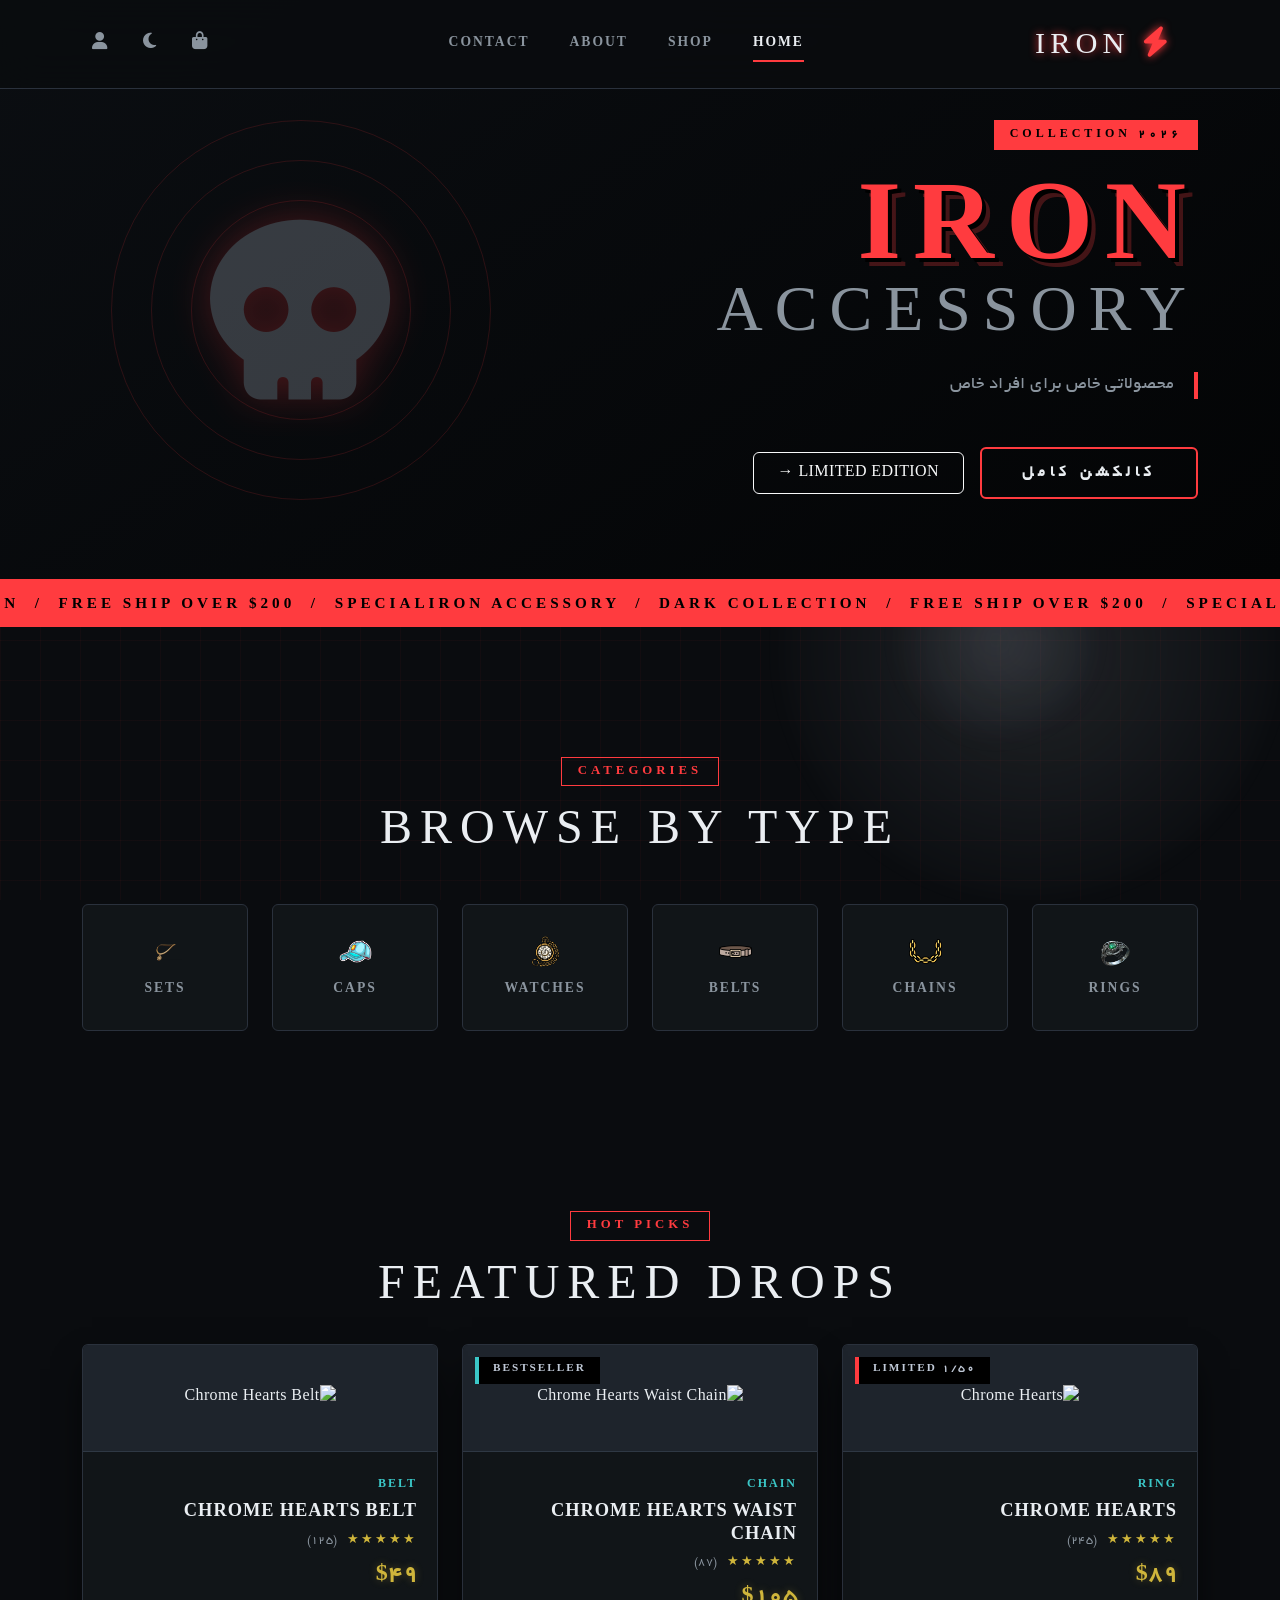
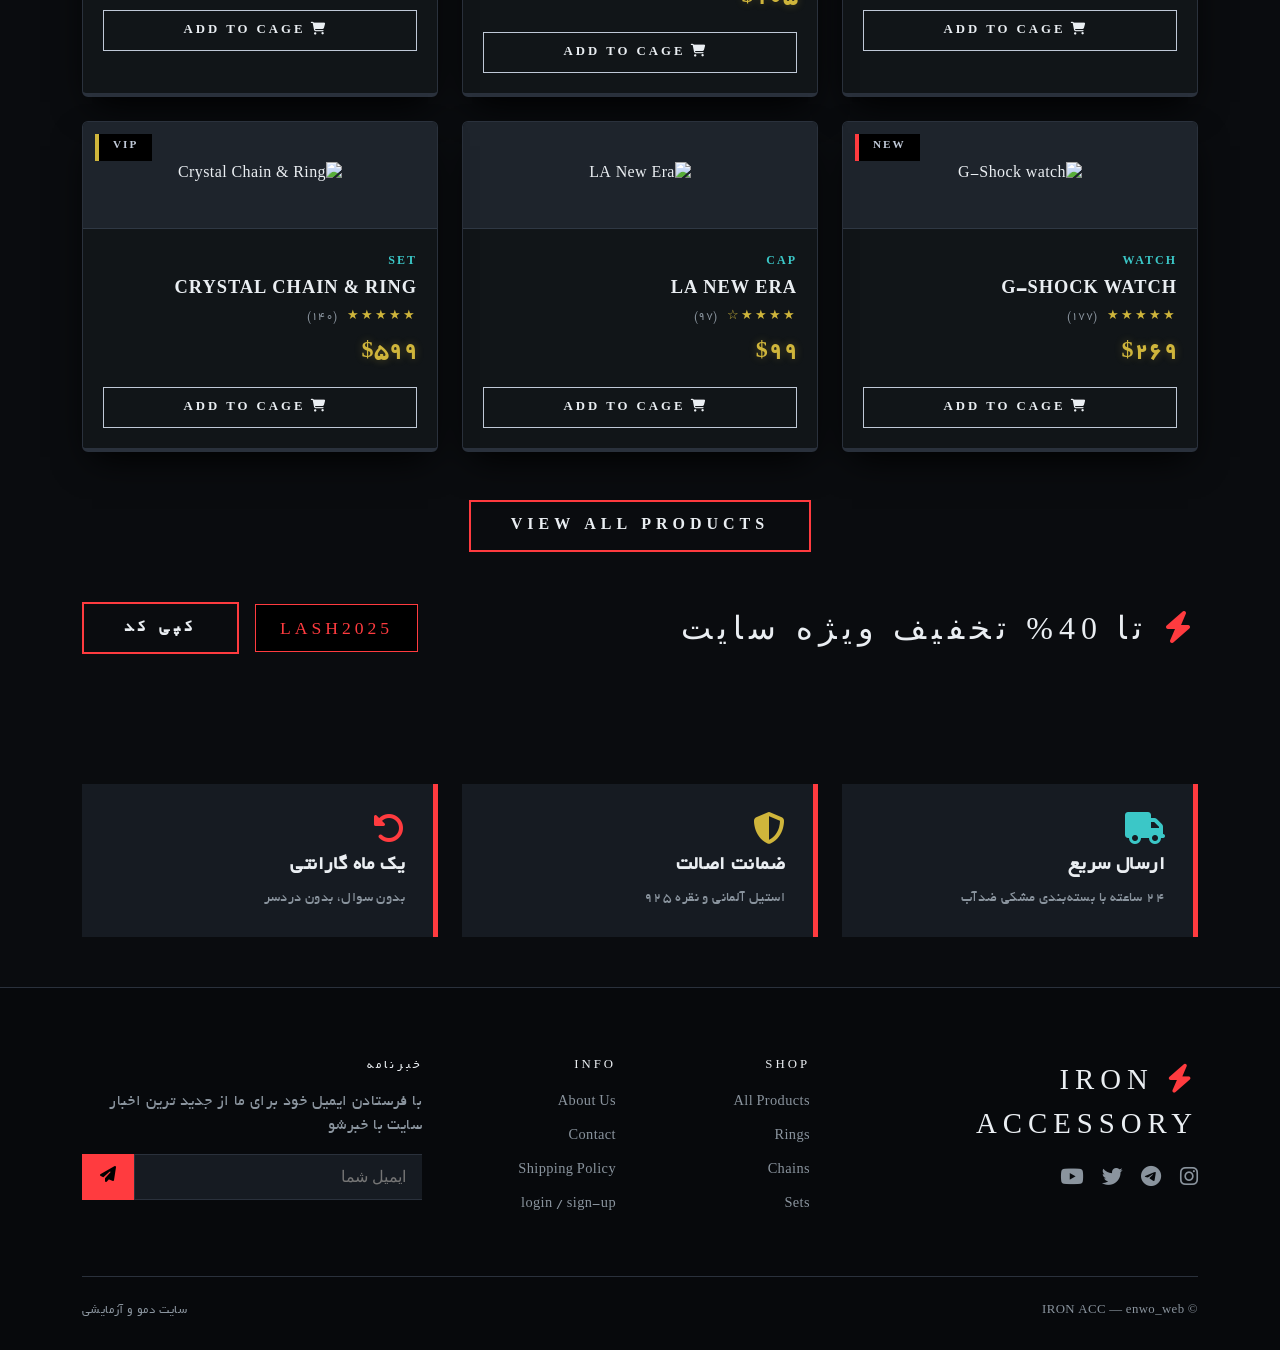
==== commit cf4cbdf7: "index.html" ====
--- a/index.html
+++ b/index.html
@@ -33,6 +33,9 @@
               <i class="fas fa-shopping-bag"></i>
               <span class="cart-count" id="cartCount">0</span>
             </button>
+            <button class="nav-icon-btn" id="themeToggle">
+              <i class="fas fa-moon"></i>
+            </button>
             <a href="auth.html" class="nav-icon-btn"><i class="fas fa-user"></i></a>
           </div>
         </div>
@@ -54,7 +57,7 @@
               <p class="main-desc">محصولاتی خاص برای افراد خاص</p>
               <div class="d-flex gap-3 mt-5 flex-wrap align-items-center">
                 <a href="shop.html" class="cta-dark btn rounded-2" >کالکشن کامل</a>
-                <a href="shop.html?filter=limited" class="btn btn-outline-light rounded-2 px-4 p-2">LIMITED EDITION →</a>
+                <a href="shop.html?filter=limited" class="btn limited-btn btn-outline-light rounded-2 px-4 p-2">LIMITED EDITION →</a>
               </div>
             </div>
             <div class="col-lg-5 text-center hero-icon-wrap">
@@ -283,4 +286,4 @@
     });
   </script>
 </body>
-</html>+</html>
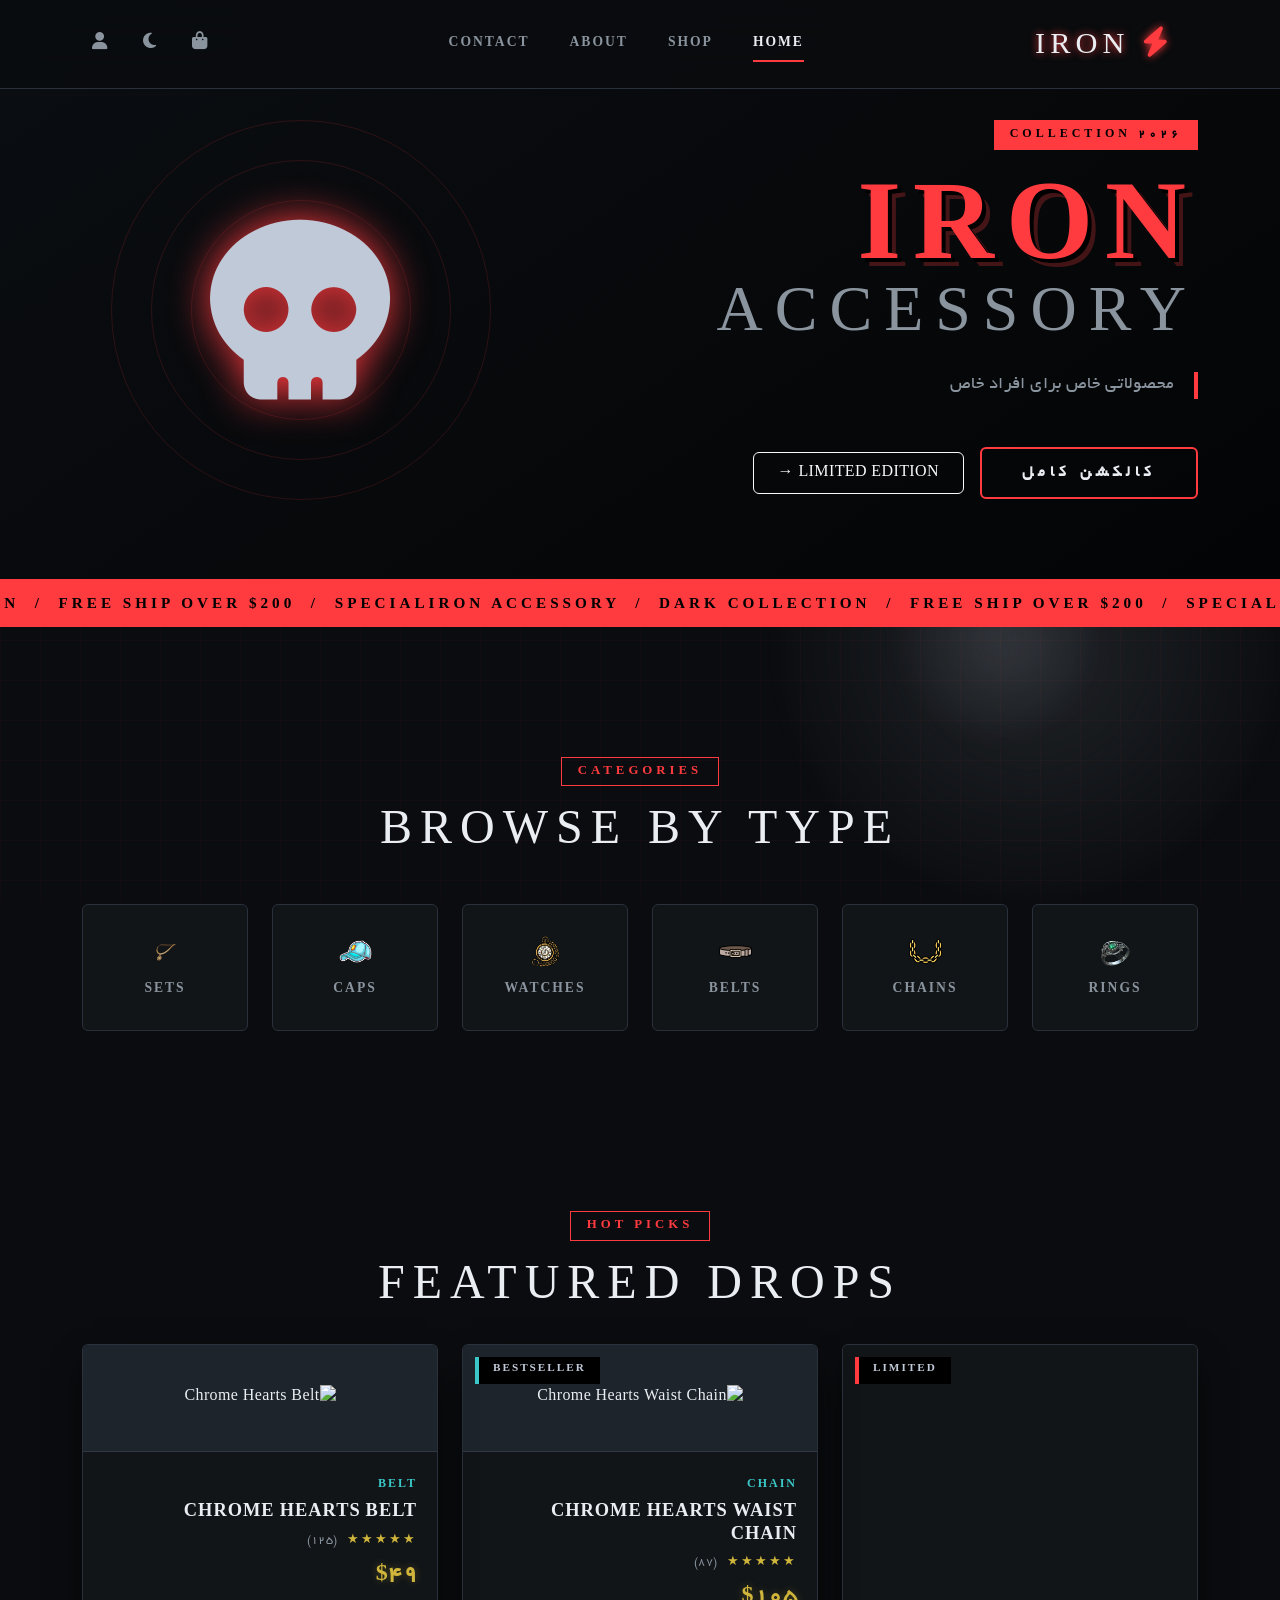
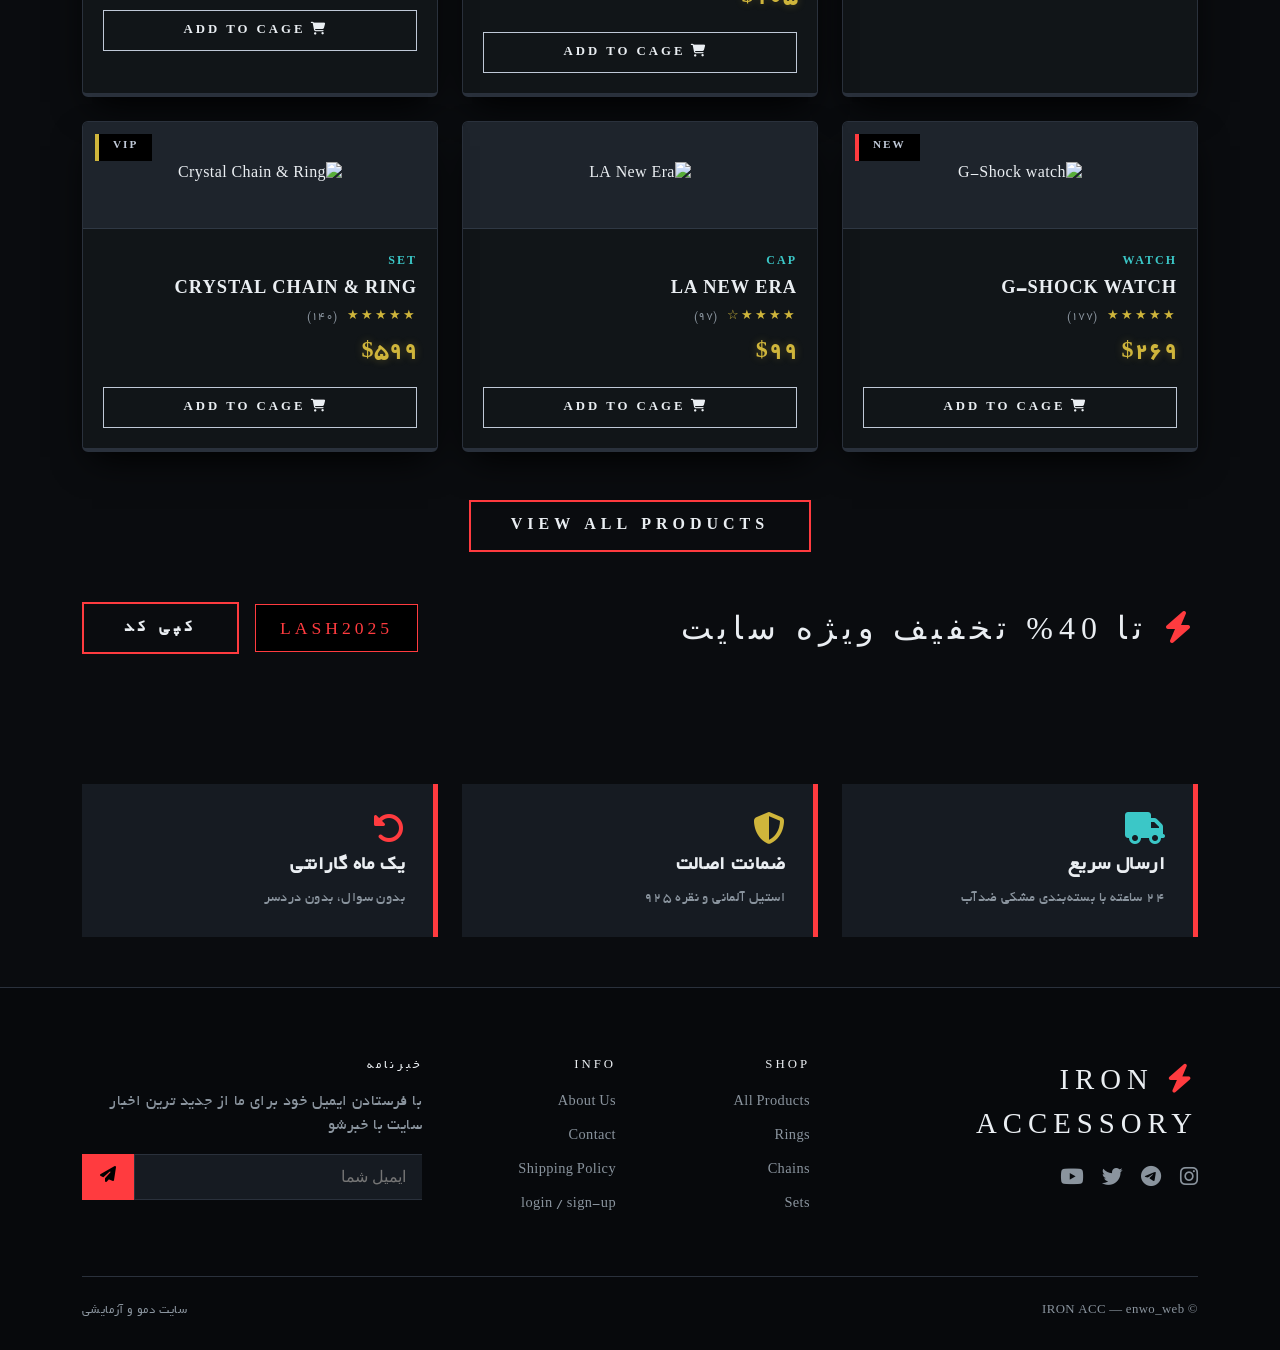
==== commit 0511e7f8: "index.html" ====
--- a/index.html
+++ b/index.html
@@ -19,7 +19,7 @@
           <i class="fas fa-bolt me-2" style="color:var(--neon-red);"></i> IRON
         </a>
         <button class="navbar-toggler border-0" type="button" data-bs-toggle="collapse" data-bs-target="#navMenu">
-          <i class="fas fa-bars text-white"></i>
+          <i class="fas fa-bars text-danger"></i>
         </button>
         <div class="collapse navbar-collapse" id="navMenu">
           <ul class="navbar-nav mx-auto gap-1">
--- a/style.css
+++ b/style.css
@@ -213,13 +213,12 @@
 .main-skull {
   font-size: 180px;
   color: var(--neon-silver);
-  opacity: 0.25;
   text-shadow: 0 0 40px var(--neon-red);
   animation: skullPulse 6s ease-in-out infinite;
   -webkit-animation: skullPulse 6s ease-in-out infinite;
 }
 @keyframes skullPulse {
-  0%, 100% { opacity: 0.2; text-shadow: 0 0 30px var(--neon-red); }
+  0%, 100% { opacity: 0.5; text-shadow: 0 0 30px var(--neon-red); }
   50% { opacity: 0.6; text-shadow: 0 0 60px var(--neon-red), 0 0 100px rgba(255,59,63,0.3); }
 }
 .skull-ring {
@@ -805,6 +804,60 @@
 }
 .product-page-img i { font-size: 160px; color: var(--neon-silver); filter: drop-shadow(0 0 30px rgba(255,59,63,0.5)); }
 
+/*light mode main*/
+body.light-mode {
+  --bg-dark: #f5f5f5;
+  --bg-card: #ffffff;
+  --surface-dark: #ececec;
+  --border-heavy: #d0d0d0;
+
+  --text-lux: #111111;
+  --text-dim: #555555;
+
+  --grid-glow: rgba(0,0,0,.04);
+}
+body.light-mode .navbar {
+  background: rgba(255,255,255,.95);
+}
+body.light-mode .navbar-brand,
+body.light-mode .nav-link.active,
+body.light-mode .nav-link:hover {
+  color: #111 !important;
+}
+body.light-mode .main-back {
+  background: linear-gradient(
+    145deg,
+    #f7f7f7 0%,
+    #eaeaea 100%
+  );
+}
+body.light-mode .main-skull{
+  color: var(--neon-red);
+}
+body.light-mode .limited-btn{
+  background-color: var(--neon-red);
+}
+body.light-mode .footer-dark {
+  background: #ffffff;
+}
+body.light-mode .promo-code {
+  background: white;
+}
+body.light-mode .marquee-track {
+  color: white !important;
+}
+body.light-mode .product-img-wrap {
+  background: #f1f1f1;
+}
+body.light-mode .cart-sidebar {
+  box-shadow: 0 0 20px rgba(0,0,0,.15);
+}
+body.light-mode .feature-card,
+body.light-mode .contact-card,
+body.light-mode .about-stat {
+  background: #fff;
+}
+
 /*responsive*/
 @media (max-width: 991px) {
   .main-title { font-size: 4.5rem; }
@@ -817,4 +870,4 @@
   .main-skull { font-size: 100px; }
   .cart-sidebar { width: 100%; left: -100%; }
   .section-title { font-size: 2rem; }
-}+}
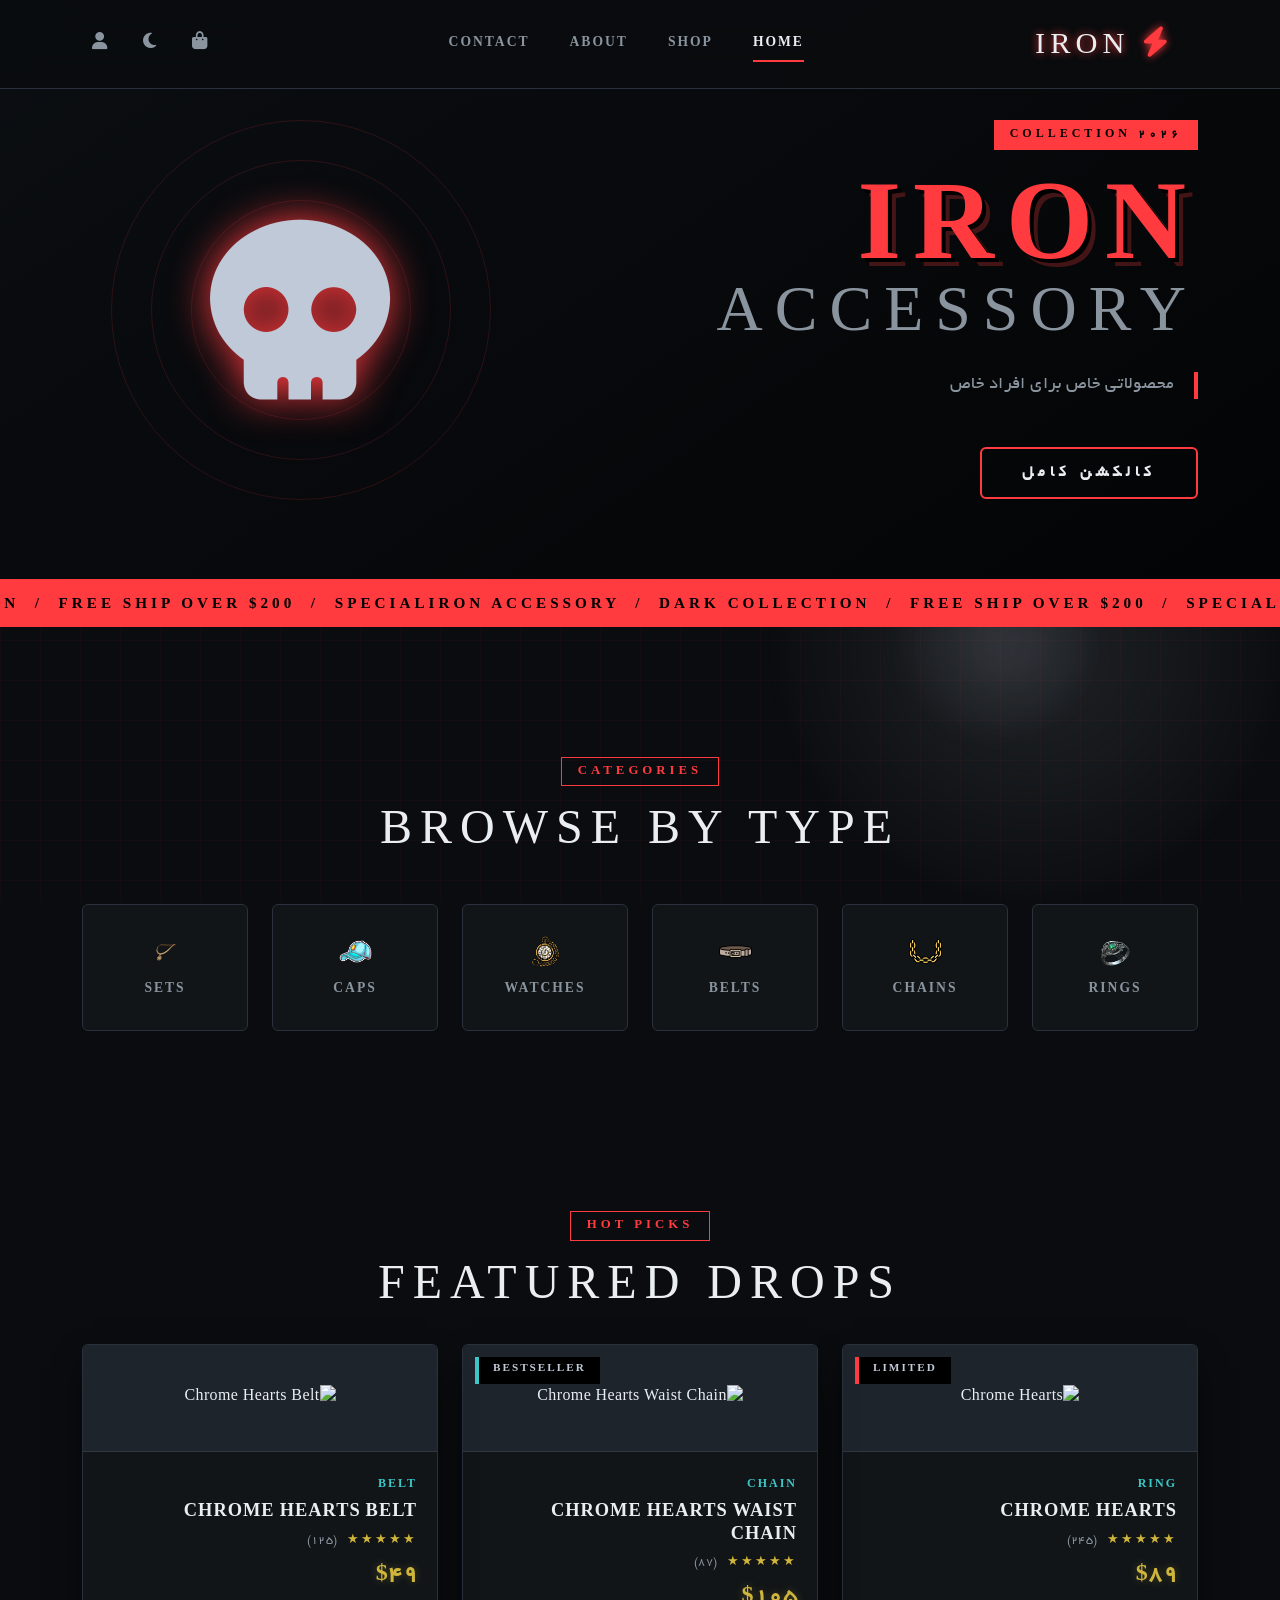
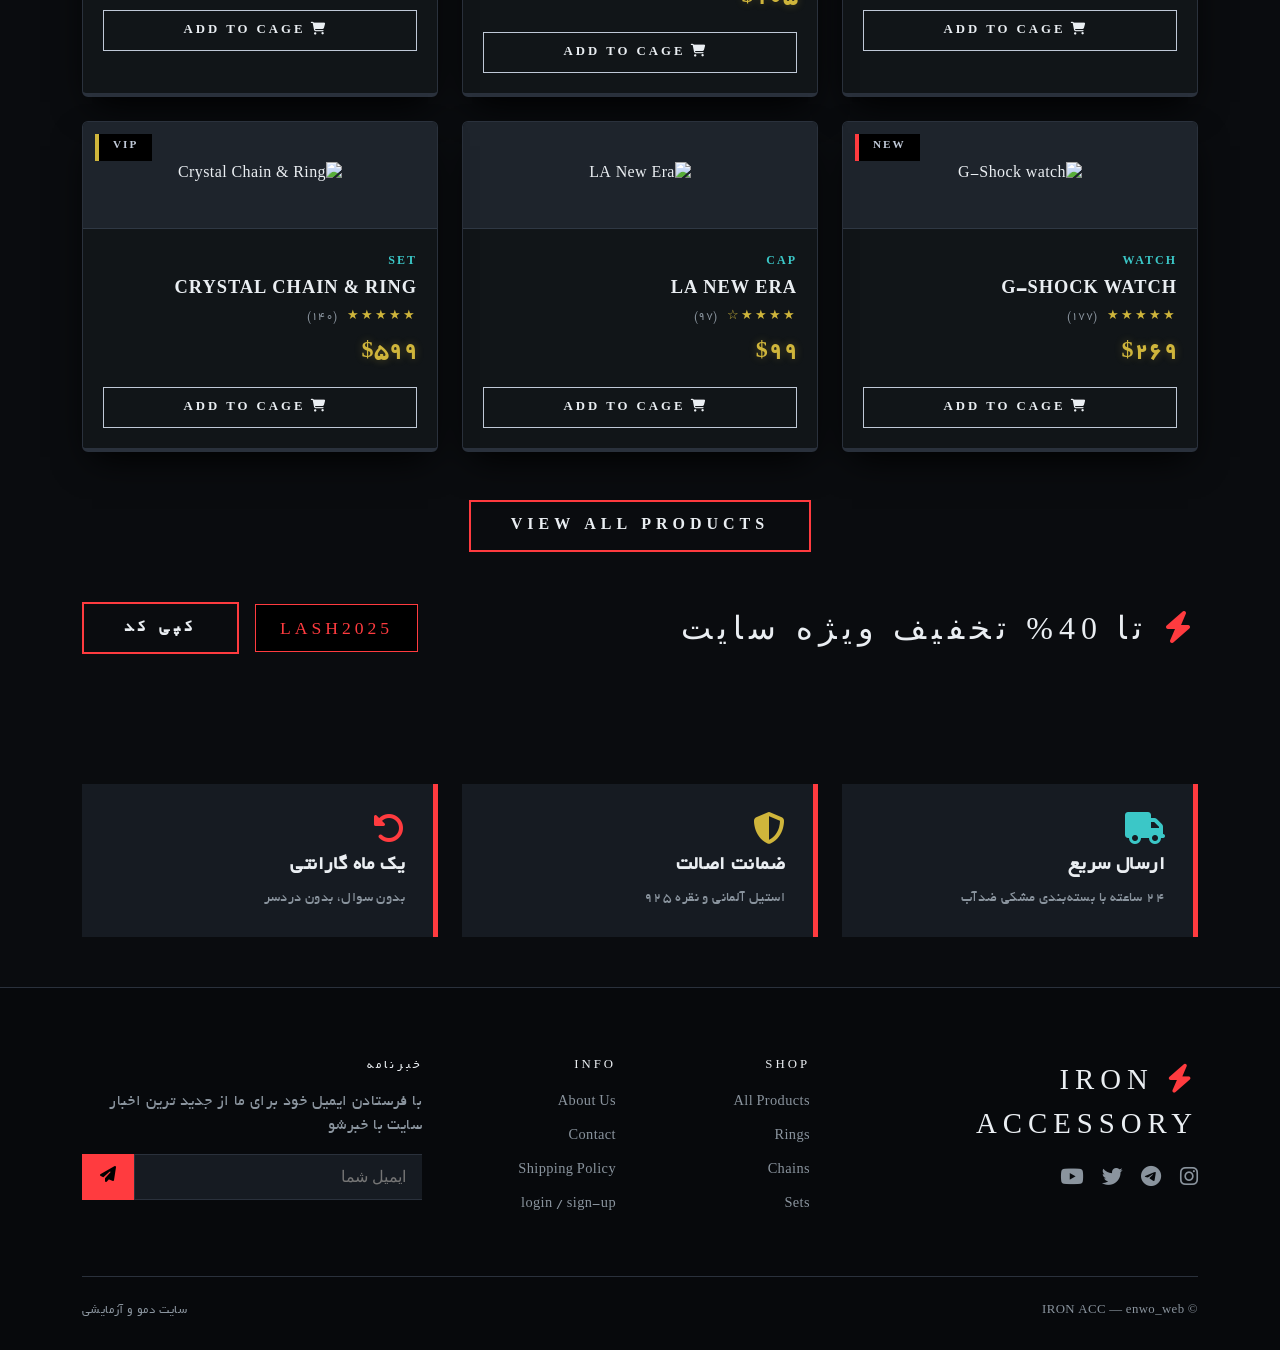
==== commit 0f46cc28: "index.html" ====
--- a/index.html
+++ b/index.html
@@ -57,7 +57,6 @@
               <p class="main-desc">محصولاتی خاص برای افراد خاص</p>
               <div class="d-flex gap-3 mt-5 flex-wrap align-items-center">
                 <a href="shop.html" class="cta-dark btn rounded-2" >کالکشن کامل</a>
-                <a href="shop.html?filter=limited" class="btn limited-btn btn-outline-light rounded-2 px-4 p-2">LIMITED EDITION →</a>
               </div>
             </div>
             <div class="col-lg-5 text-center hero-icon-wrap">
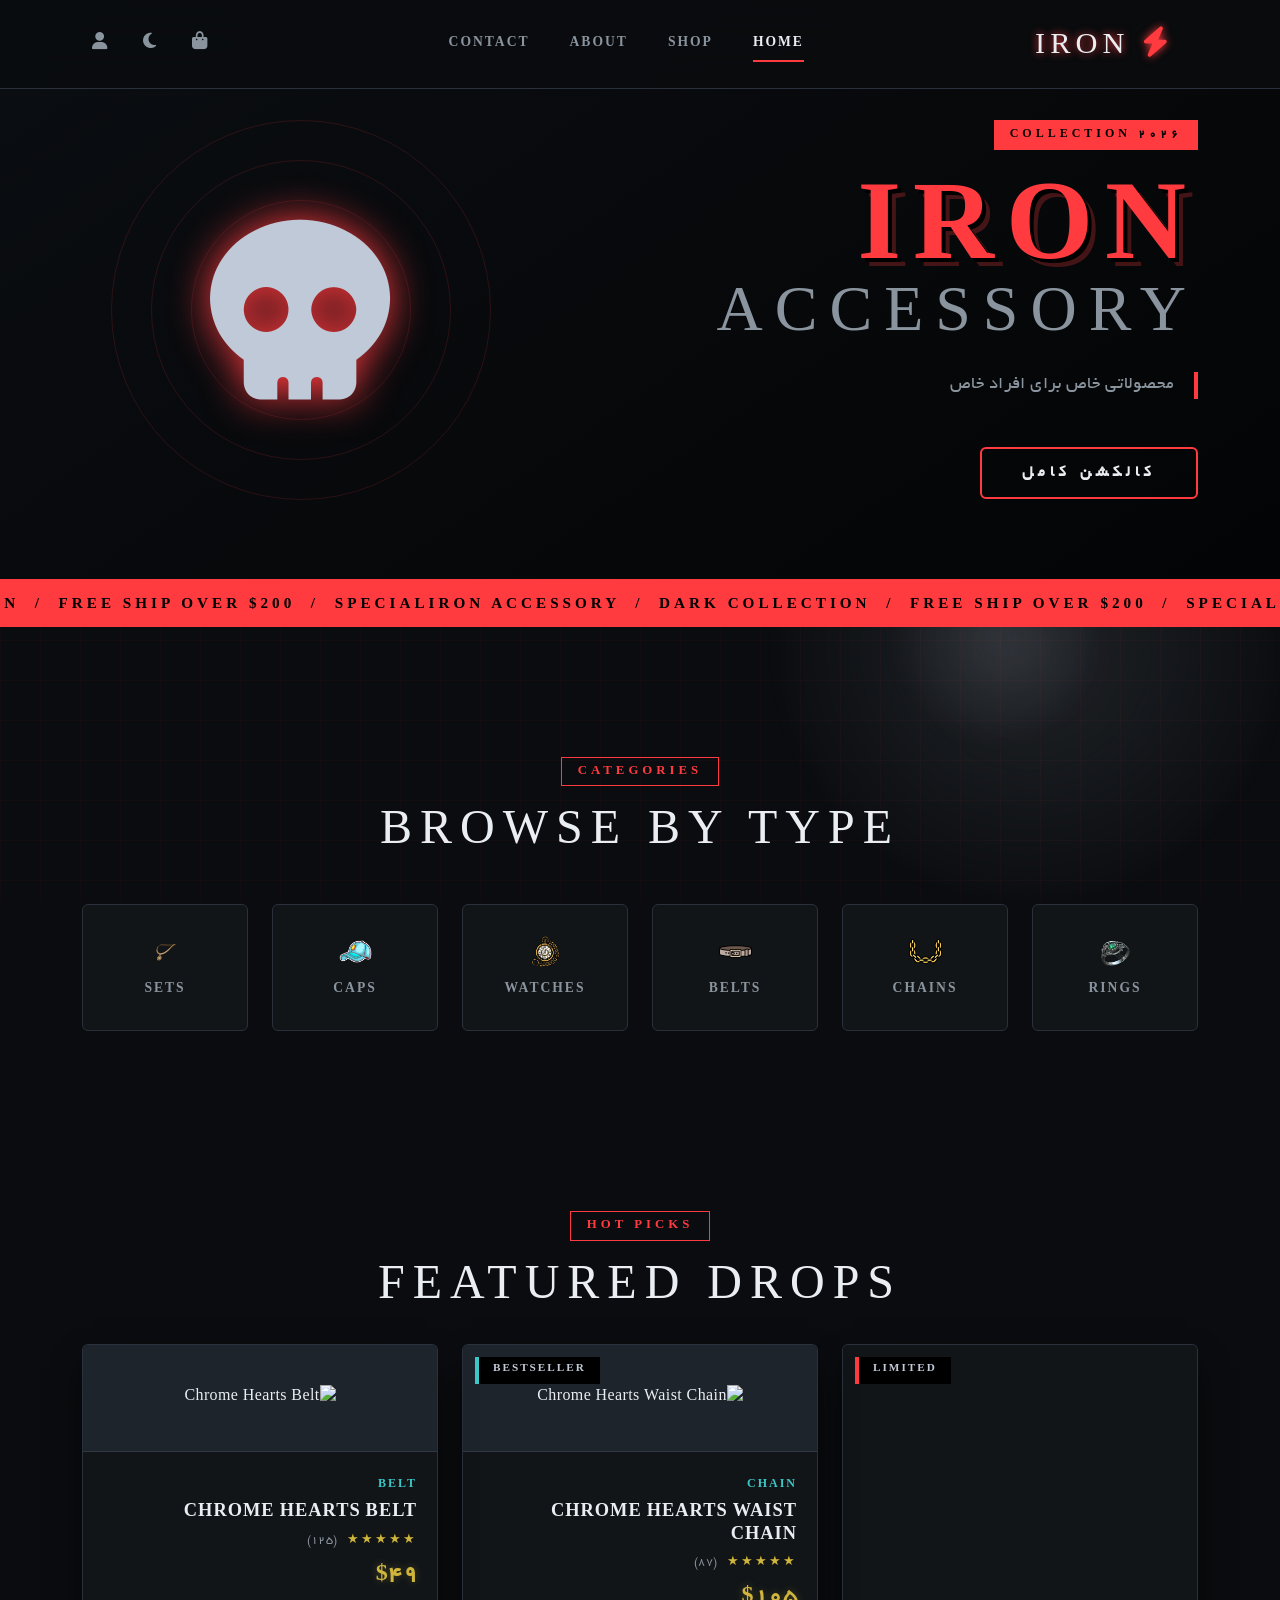
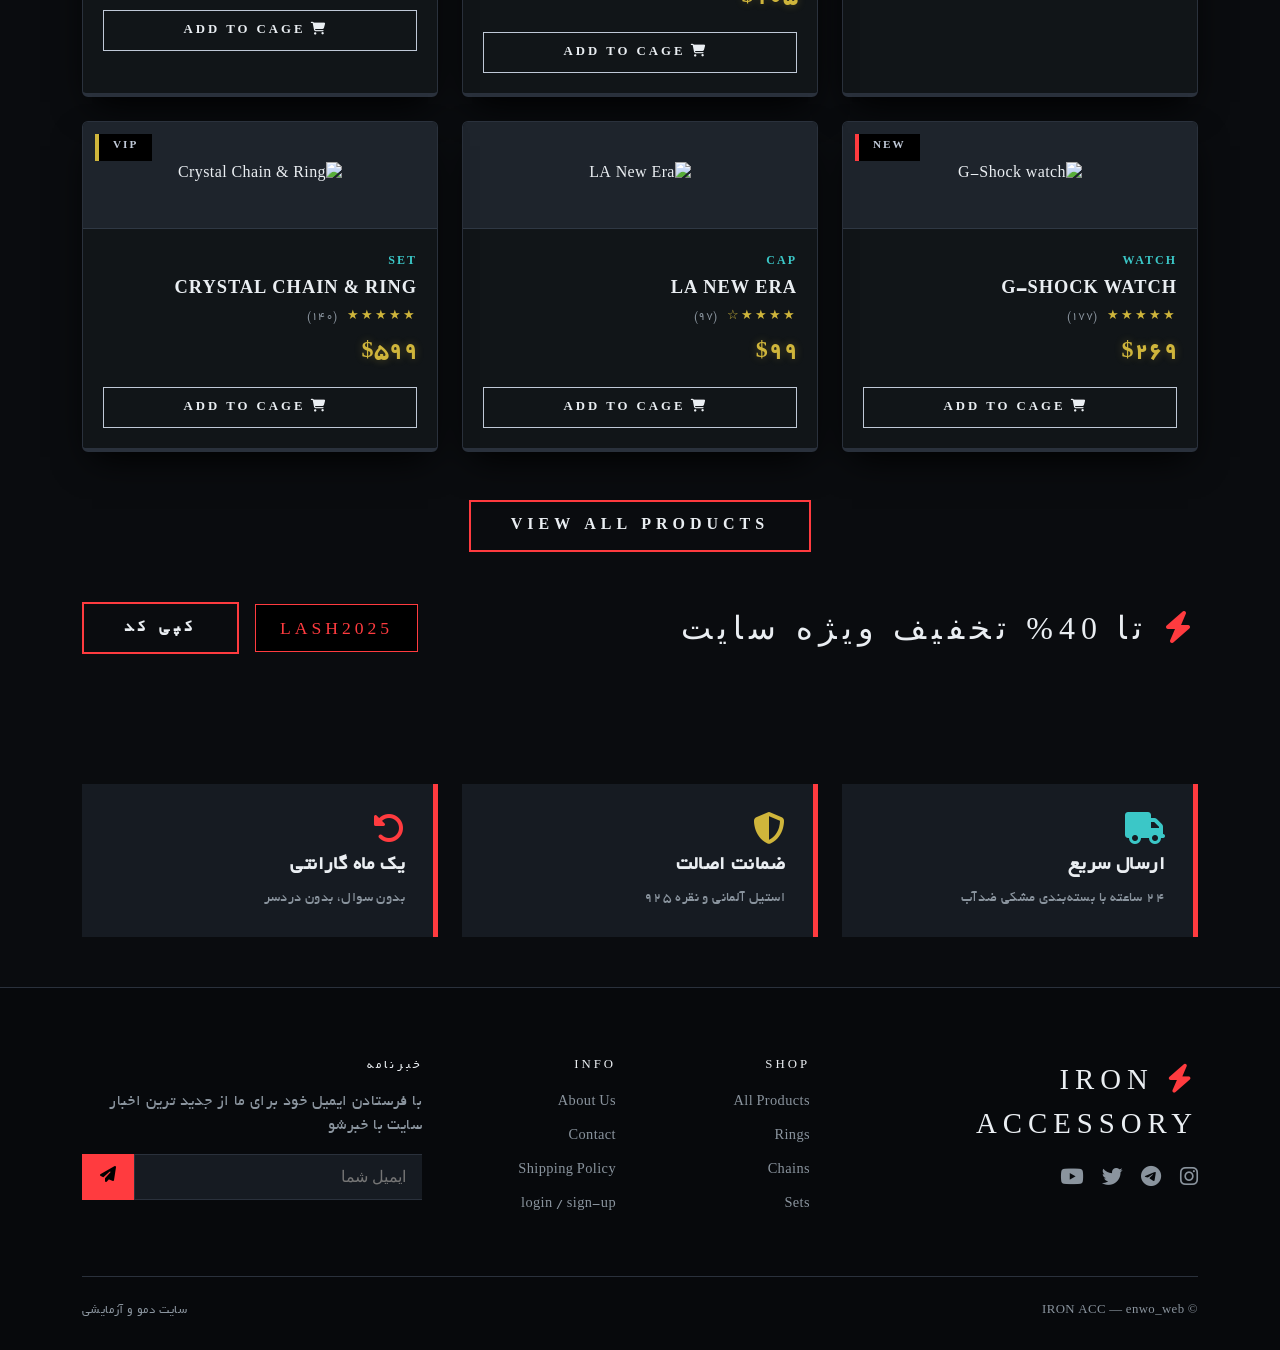
==== commit 46633ce8: "index.html" ====
--- a/index.html
+++ b/index.html
@@ -4,6 +4,7 @@
   <meta charset="UTF-8">
   <meta name="viewport" content="width=device-width, initial-scale=1.0">
   <title>IRON ACCESSORY</title>
+  <link rel="icon" type="image/png" href="images/iron-logo.jpg">
   <link href="https://cdn.jsdelivr.net/npm/bootstrap@5.3.8/dist/css/bootstrap.min.css" rel="stylesheet">
   <link rel="stylesheet" href="https://cdnjs.cloudflare.com/ajax/libs/font-awesome/6.4.0/css/all.min.css">
   <link rel="stylesheet" href="https://cdnjs.cloudflare.com/ajax/libs/animate.css/4.1.1/animate.min.css">
--- a/style.css
+++ b/style.css
@@ -834,9 +834,6 @@
 body.light-mode .main-skull{
   color: var(--neon-red);
 }
-body.light-mode .limited-btn{
-  background-color: var(--neon-red);
-}
 body.light-mode .footer-dark {
   background: #ffffff;
 }
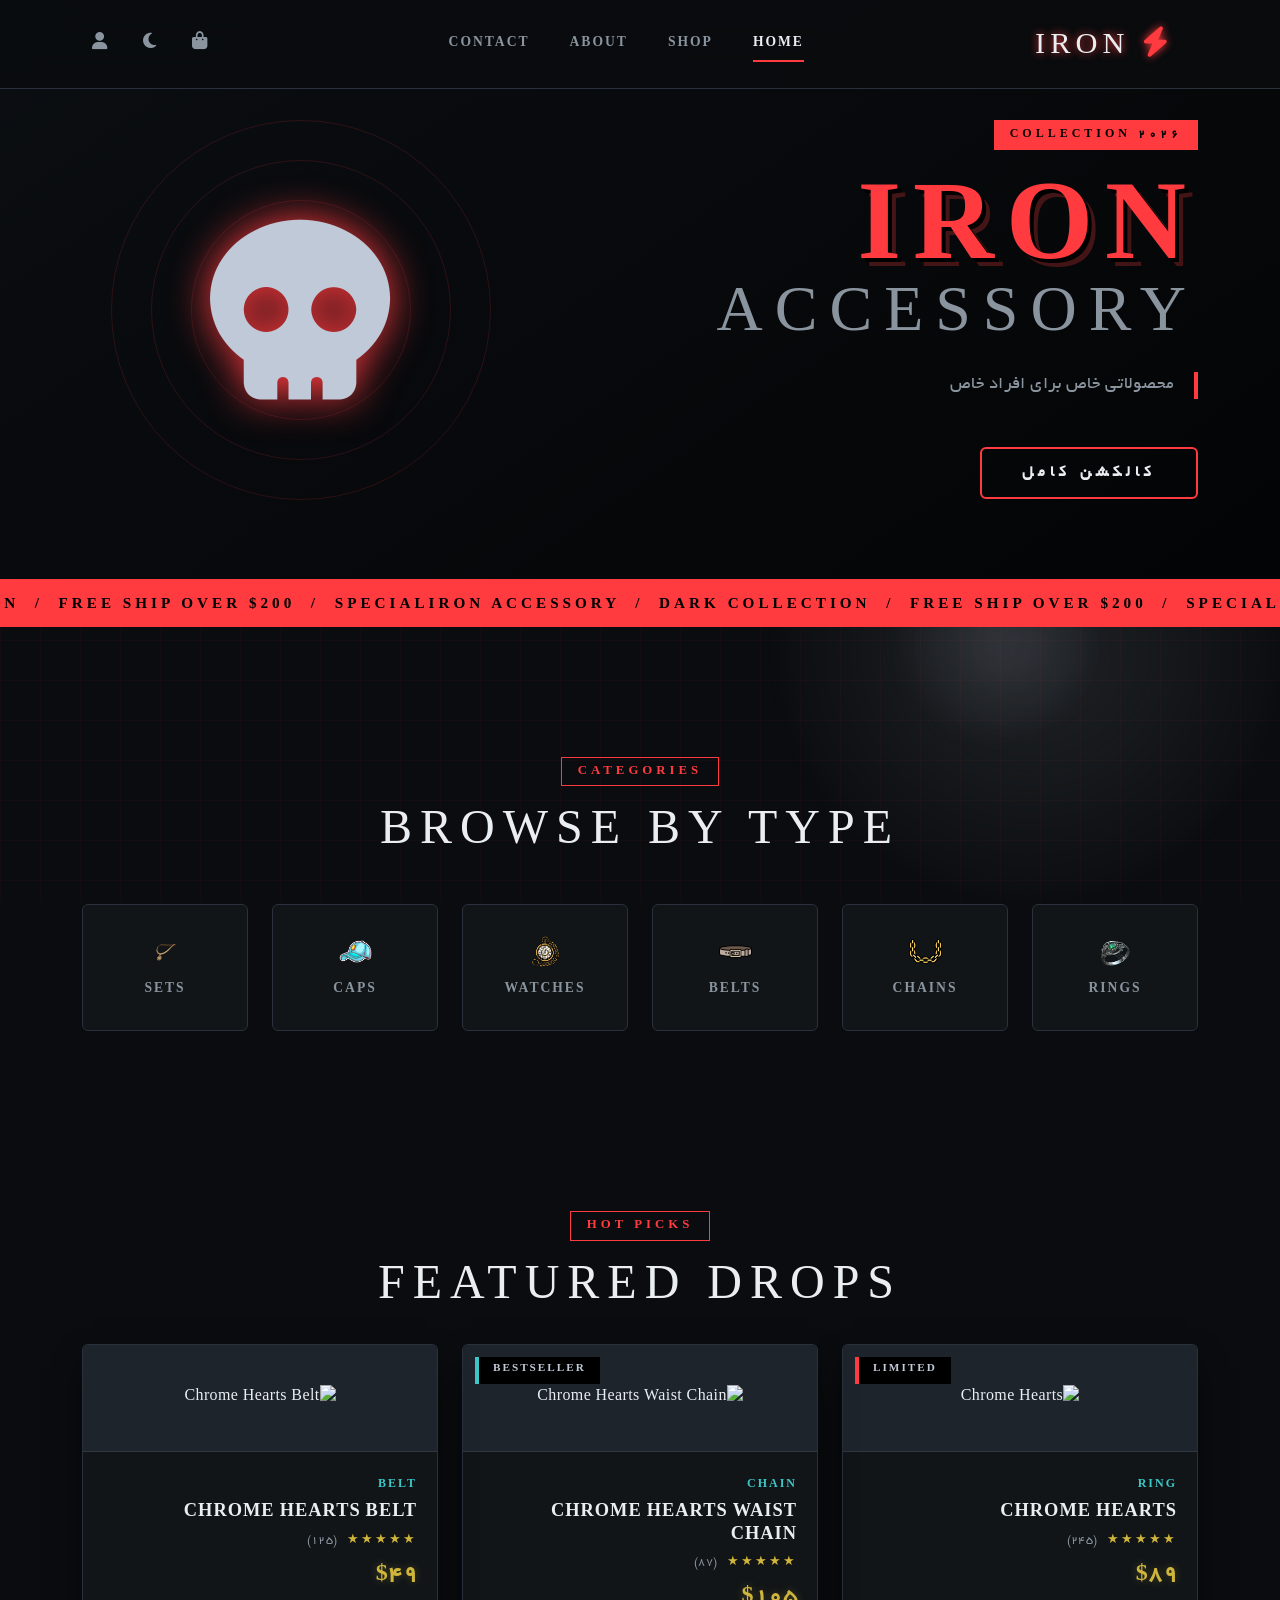
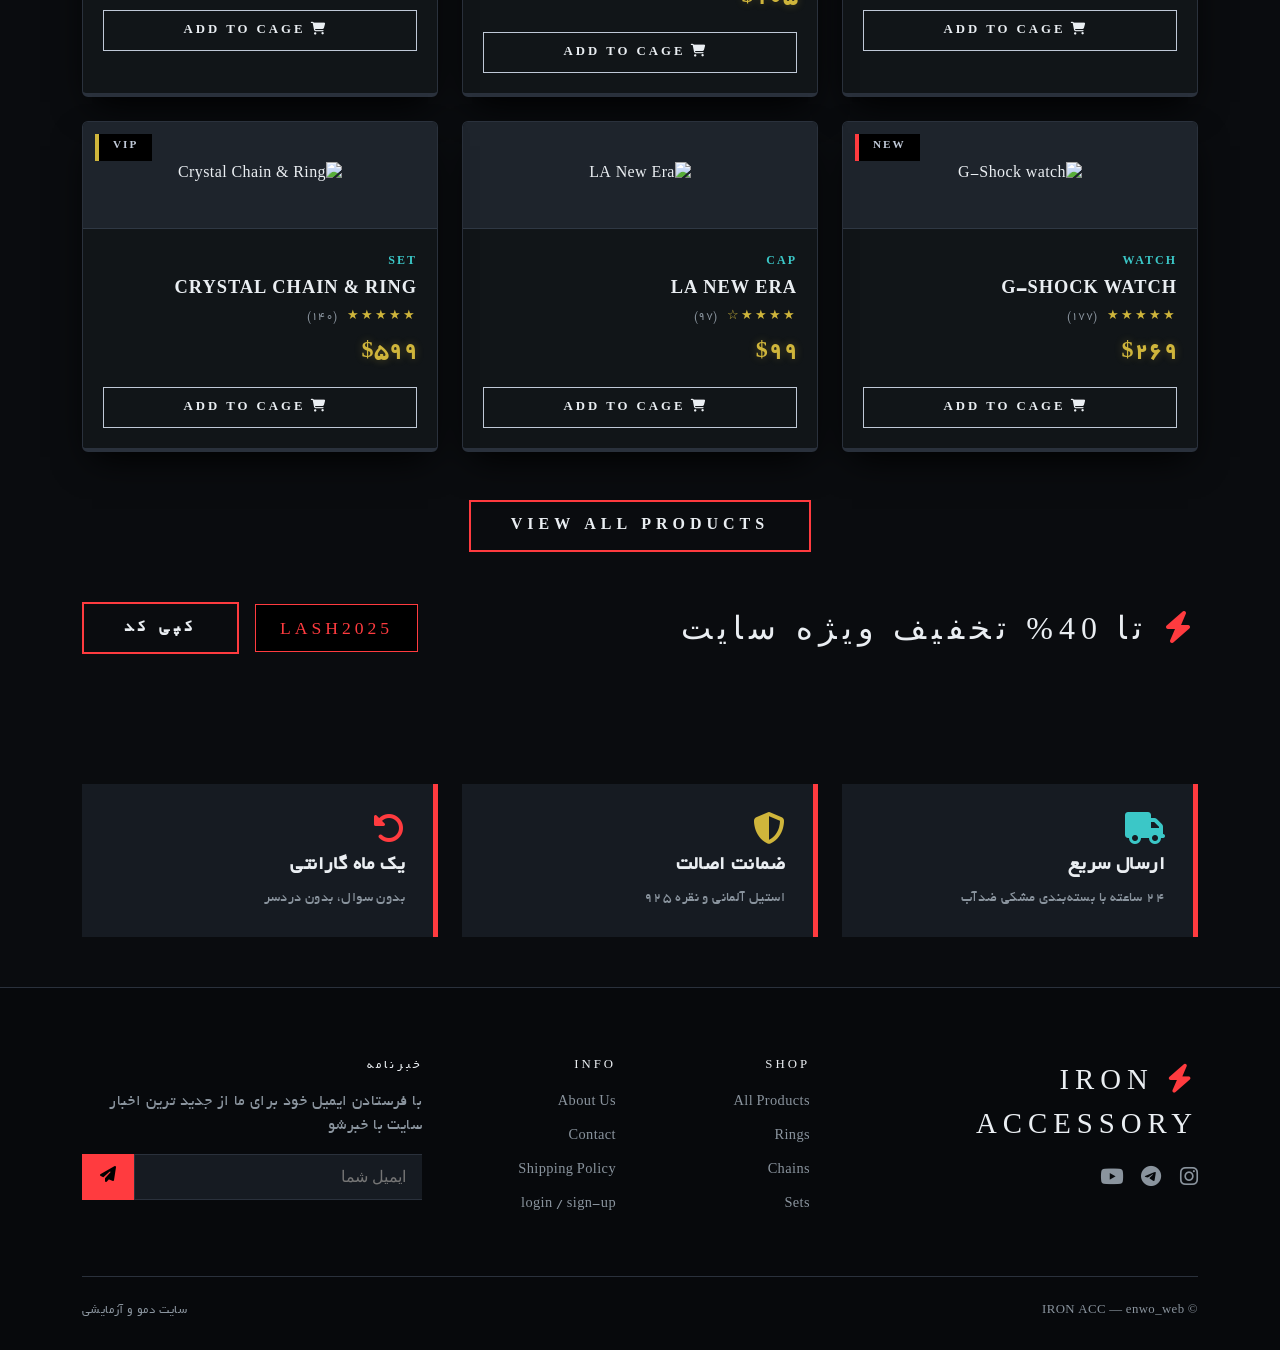
==== commit a10723f9: "index.html" ====
--- a/index.html
+++ b/index.html
@@ -191,8 +191,7 @@
           <div class="social-links">
             <a href="https://instagram.com/enwo_web"><i class="fab fa-instagram"></i></a>
             <a href="https://t.me/enwo_web"><i class="fab fa-telegram"></i></a>
-            <a href="#"><i class="fab fa-twitter"></i></a>
-            <a href="#"><i class="fab fa-youtube"></i></a>
+            <a href="https://youtube.com/@enwo_web"><i class="fab fa-youtube"></i></a>
           </div>
         </div>
         <div class="col-md-2">
